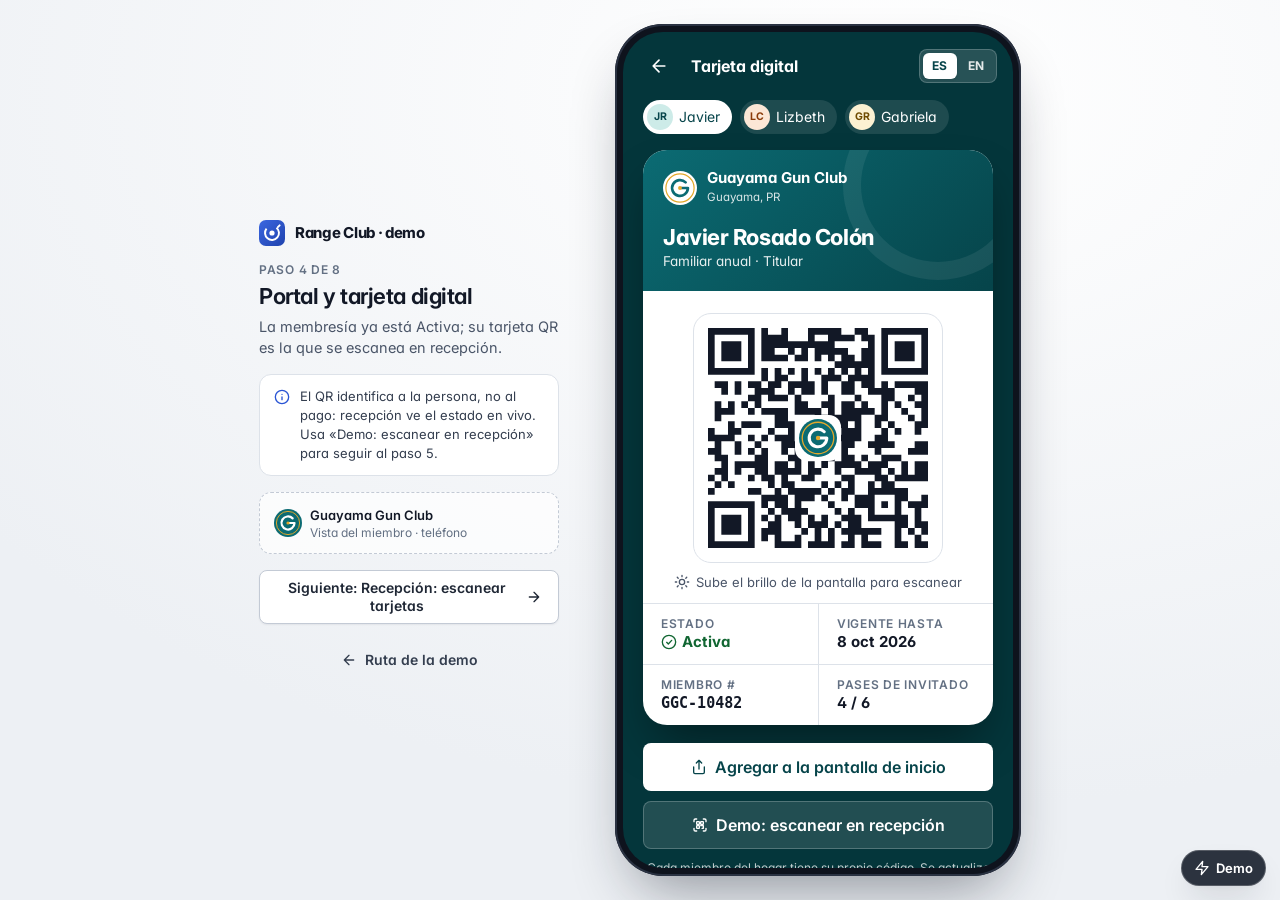
==== card.html @ 8de545b8 "Range Club clickable demo" ====
<!doctype html>
<html lang="es" data-tenant="guayama">
<head><meta name="robots" content="noindex, nofollow">
<meta charset="utf-8">
<meta name="viewport" content="width=device-width, initial-scale=1">
<title>Tarjeta digital · Range Club</title>
<script src="js/boot.js"></script>
<link rel="stylesheet" href="css/rangeclub.css">
<link rel="stylesheet" href="css/pages.css">
<link rel="stylesheet" href="css/proto.css">
</head>
<body data-page="card" class="m-body theme-tenant card-page">
<div id="root"></div>
<noscript><p style="padding:24px">Esta demo necesita JavaScript. · This demo needs JavaScript.</p></noscript>
<script src="js/icons.js"></script>
<script src="js/portrait.js"></script>
<script src="js/data.js"></script>
<script src="js/app.js"></script>
<script src="js/pages/card.js"></script>
</body>
</html>
---- css/rangeclub.css ----
/* =========================================================================
   Range Club — Design tokens + core components
   Shared by every screen in this prototype. Tenant branding (Guayama Gun Club)
   is applied through the --tenant-* tokens.
   ========================================================================= */

@font-face {
  font-family: "Inter";
  src: url("../fonts/Inter-Variable.ttf") format("truetype");
  font-weight: 100 900;
  font-style: normal;
  font-display: swap;
}

:root {
  /* ---- Neutrals (cool slate) ---- */
  --n-0: #FFFFFF;
  --n-25: #FAFBFC;
  --n-50: #F5F7FA;
  --n-100: #EDF0F4;
  --n-200: #DDE2E9;
  --n-300: #C3CAD5;
  --n-400: #8F99A8;   /* icons, disabled, borders on dark — not for body text */
  --n-500: #637083;   /* secondary text (5.0:1 on white) */
  --n-600: #4A5568;   /* muted text (7.5:1) */
  --n-700: #343E4F;
  --n-800: #1F2735;
  --n-900: #121826;   /* primary text (17.7:1) */

  /* ---- Range Club product blue (staff chrome, primary actions) ---- */
  --rc-50: #EEF3FF;
  --rc-100: #DCE6FF;
  --rc-200: #B9CCFF;
  --rc-500: #3B66E0;
  --rc-600: #2A55D4;  /* white text 6.3:1 */
  --rc-700: #2045B4;
  --rc-800: #1A3788;
  --rc-900: #142A66;

  /* ---- Tenant: Guayama Gun Club (Caribbean teal + gold) ---- */
  --tenant-50: #E8F5F4;
  --tenant-100: #CDEBE8;
  --tenant-200: #9DD6D0;
  --tenant-500: #12858C;
  --tenant-600: #0B6B73; /* white text 6.2:1 */
  --tenant-700: #08565D; /* white text 8.4:1 */
  --tenant-800: #06444A;
  --tenant-900: #04363B;
  --tenant-gold: #E3A82B;     /* decorative only; dark text on gold 8.4:1 */
  --tenant-gold-50: #FCF3DE;

  /* ---- Status semantics ---- */
  --ok-50: #EAF7EF;  --ok-200: #B4E2C4;  --ok-600: #15803D; --ok-700: #116632;
  --warn-50: #FFF6E5; --warn-200: #F3CF8A; --warn-500: #E59A0B; --warn-600: #A85A00; --warn-700: #8F5200;
  --bad-50: #FDEDEC; --bad-200: #F5B8B3; --bad-600: #C42B23; --bad-700: #A3211B;
  --req-50: #F2EEFE; --req-200: #CEC2FA; --req-600: #6440D6; --req-700: #5233B5;
  --ban-50: #EDEFF3; --ban-200: #C3CAD5; --ban-600: #121826; --ban-700: #121826;
  --info-50: var(--rc-50); --info-600: var(--rc-600);

  /* ---- Typography ---- */
  --font-sans: "Inter", -apple-system, BlinkMacSystemFont, "Segoe UI", Roboto, "Helvetica Neue", Arial, sans-serif;
  --font-mono: ui-monospace, "SF Mono", "JetBrains Mono", Menlo, Consolas, monospace;
  --fs-xs: 12px;   --lh-xs: 16px;
  --fs-sm: 13px;   --lh-sm: 18px;
  --fs-md: 14px;   --lh-md: 20px;
  --fs-base: 16px; --lh-base: 24px;
  --fs-lg: 18px;   --lh-lg: 26px;
  --fs-xl: 20px;   --lh-xl: 28px;
  --fs-2xl: 24px;  --lh-2xl: 32px;
  --fs-3xl: 30px;  --lh-3xl: 38px;
  --fs-4xl: 36px;  --lh-4xl: 44px;
  --fs-5xl: 44px;  --lh-5xl: 52px;

  /* ---- Spacing (4px base) ---- */
  --s-1: 4px; --s-2: 8px; --s-3: 12px; --s-4: 16px; --s-5: 20px; --s-6: 24px;
  --s-8: 32px; --s-10: 40px; --s-12: 48px; --s-16: 64px;

  /* ---- Radius ---- */
  --r-sm: 6px; --r-md: 8px; --r-lg: 12px; --r-xl: 16px; --r-2xl: 20px; --r-pill: 999px;

  /* ---- Elevation ---- */
  --sh-xs: 0 1px 2px rgba(18, 24, 38, .06);
  --sh-sm: 0 1px 3px rgba(18, 24, 38, .08), 0 1px 2px rgba(18, 24, 38, .04);
  --sh-md: 0 4px 12px -2px rgba(18, 24, 38, .08), 0 2px 4px -2px rgba(18, 24, 38, .05);
  --sh-lg: 0 16px 32px -8px rgba(18, 24, 38, .16), 0 4px 8px -4px rgba(18, 24, 38, .06);
  --ring: 0 0 0 3px rgba(42, 85, 212, .28);
  --ring-tenant: 0 0 0 3px rgba(11, 107, 115, .28);

  /* ---- Semantic aliases ---- */
  --bg: var(--n-50);
  --surface: var(--n-0);
  --border: var(--n-200);
  --border-strong: var(--n-300);
  --text: var(--n-900);
  --text-2: var(--n-600);
  --text-3: var(--n-500);
  --primary: var(--rc-600);
  --primary-hover: var(--rc-700);
  --primary-soft: var(--rc-50);
}

/* ---- Tenant theming --------------------------------------------------
   Each range is a tenant. <html data-tenant="…"> swaps the --tenant-* tokens;
   components never hard-code a tenant colour. Guayama is the default above. */
[data-tenant="salinas"] {
  --tenant-50: #EDF2FA;
  --tenant-100: #D6E1F2;
  --tenant-200: #ADC3E5;
  --tenant-500: #2F5A9A;
  --tenant-600: #213F73; /* white text 10.3:1 */
  --tenant-700: #1A3360; /* white text 12.4:1 */
  --tenant-800: #142850;
  --tenant-900: #0F1F3F;
  --tenant-gold: #F26B4F;    /* Salinas coral, decorative only */
  --tenant-gold-50: #FDEDE9;
  --ring-tenant: 0 0 0 3px rgba(33, 63, 115, .3);
}

/* Member-facing pages swap the primary to the tenant accent */
.theme-tenant {
  --primary: var(--tenant-600);
  --primary-hover: var(--tenant-700);
  --primary-soft: var(--tenant-50);
  --ring: var(--ring-tenant);
}

/* ---------------------------------------------------------------- base */
*, *::before, *::after { box-sizing: border-box; }
html, body { margin: 0; padding: 0; }
body {
  font-family: var(--font-sans);
  font-size: var(--fs-md);
  line-height: var(--lh-md);
  color: var(--text);
  background: var(--bg);
  -webkit-font-smoothing: antialiased;
  font-feature-settings: "cv11", "ss01";
  text-rendering: optimizeLegibility;
}
h1, h2, h3, h4, p { margin: 0; }
h1 { font-size: var(--fs-2xl); line-height: var(--lh-2xl); font-weight: 700; letter-spacing: -0.02em; }
h2 { font-size: var(--fs-lg); line-height: var(--lh-lg); font-weight: 650; letter-spacing: -0.01em; }
h3 { font-size: var(--fs-base); line-height: var(--lh-base); font-weight: 600; }
a { color: var(--primary); text-decoration: none; font-weight: 500; }
a:hover { text-decoration: underline; }
.num, table { font-variant-numeric: tabular-nums; }
.muted { color: var(--text-2); }
.subtle { color: var(--text-3); }
.small { font-size: var(--fs-sm); line-height: var(--lh-sm); }
.xs { font-size: var(--fs-xs); line-height: var(--lh-xs); }
.mono { font-family: var(--font-mono); font-size: .92em; }
.eyebrow { font-size: var(--fs-xs); line-height: var(--lh-xs); font-weight: 600; letter-spacing: .06em; text-transform: uppercase; color: var(--text-3); }
.sr-only { position: absolute; width: 1px; height: 1px; overflow: hidden; clip: rect(0 0 0 0); white-space: nowrap; }

.row { display: flex; align-items: center; gap: var(--s-2); }
.row-3 { display: flex; align-items: center; gap: var(--s-3); }
.row-4 { display: flex; align-items: center; gap: var(--s-4); }
.between { justify-content: space-between; }
.stack-1 > * + * { margin-top: var(--s-1); }
.stack-2 > * + * { margin-top: var(--s-2); }
.stack-3 > * + * { margin-top: var(--s-3); }
.stack-4 > * + * { margin-top: var(--s-4); }
.stack-6 > * + * { margin-top: var(--s-6); }
.grow { flex: 1 1 auto; min-width: 0; }
.nowrap { white-space: nowrap; }
.truncate { overflow: hidden; text-overflow: ellipsis; white-space: nowrap; }
.divider { height: 1px; background: var(--border); border: 0; margin: 0; }

/* ---------------------------------------------------------------- icons */
.i { width: 20px; height: 20px; flex: none; stroke: currentColor; fill: none; stroke-width: 2; stroke-linecap: round; stroke-linejoin: round; vertical-align: middle; }
.i-xs { width: 14px; height: 14px; }
.i-sm { width: 16px; height: 16px; }
.i-lg { width: 24px; height: 24px; }
.i-xl { width: 32px; height: 32px; }
.i-2xl { width: 48px; height: 48px; stroke-width: 2.2; }

/* ---------------------------------------------------------------- buttons */
.btn {
  --btn-h: 40px;
  display: inline-flex; align-items: center; justify-content: center; gap: var(--s-2);
  height: var(--btn-h); padding: 0 var(--s-4);
  border-radius: var(--r-md); border: 1px solid transparent;
  font: inherit; font-size: var(--fs-md); font-weight: 600; line-height: 1; white-space: nowrap;
  cursor: pointer; text-decoration: none !important; transition: background .15s, box-shadow .15s;
}
.btn:focus-visible { outline: none; box-shadow: var(--ring); }
.btn-primary { background: var(--primary); color: #fff; box-shadow: var(--sh-xs); }
.btn-primary:hover { background: var(--primary-hover); }
.btn-secondary { background: var(--surface); color: var(--n-800); border-color: var(--border-strong); box-shadow: var(--sh-xs); }
.btn-secondary:hover { background: var(--n-50); }
.btn-ghost { background: transparent; color: var(--n-700); }
.btn-ghost:hover { background: var(--n-100); }
.btn-success { background: var(--ok-600); color: #fff; }
.btn-danger { background: var(--bad-600); color: #fff; }
.btn-dark { background: var(--n-900); color: #fff; }
.btn-tenant { background: var(--tenant-600); color: #fff; }
.btn-sm { --btn-h: 32px; padding: 0 var(--s-3); font-size: var(--fs-sm); border-radius: var(--r-sm); }
.btn-lg { --btn-h: 48px; padding: 0 var(--s-5); font-size: var(--fs-base); }
.btn-xl { --btn-h: 56px; padding: 0 var(--s-6); font-size: var(--fs-lg); border-radius: var(--r-lg); }
.btn-block { display: flex; width: 100%; }
.btn-icon { width: var(--btn-h); padding: 0; }

/* ---------------------------------------------------------------- badges */
.badge {
  display: inline-flex; align-items: center; gap: 5px;
  height: 24px; padding: 0 9px 0 7px; border-radius: var(--r-pill);
  font-size: var(--fs-xs); font-weight: 600; line-height: 1; white-space: nowrap;
  border: 1px solid transparent;
}
.badge .i { width: 14px; height: 14px; stroke-width: 2.4; }
.badge-lg { height: 30px; padding: 0 12px 0 9px; font-size: var(--fs-sm); }
.badge-lg .i { width: 16px; height: 16px; }
.badge--pending   { background: var(--rc-50);   color: var(--rc-700);   border-color: var(--rc-100); }
.badge--active    { background: var(--ok-50);   color: var(--ok-700);   border-color: var(--ok-200); }
.badge--grace     { background: var(--warn-50); color: var(--warn-700); border-color: var(--warn-200); }
.badge--lapsed    { background: var(--bad-50);  color: var(--bad-700);  border-color: var(--bad-200); }
.badge--suspended { background: var(--ban-600); color: #fff; }
.badge--cancelled { background: var(--n-100);   color: var(--n-600);    border-color: var(--n-200); }
.badge--req       { background: var(--req-50);  color: var(--req-700);  border-color: var(--req-200); }
.badge--neutral   { background: var(--n-100);   color: var(--n-600);    border-color: var(--n-200); }
.badge--info      { background: var(--rc-50);   color: var(--rc-700);   border-color: var(--rc-100); }
.badge--tenant    { background: var(--tenant-50); color: var(--tenant-700); border-color: var(--tenant-100); }

.dot { width: 8px; height: 8px; border-radius: 50%; display: inline-block; flex: none; }

/* ---------------------------------------------------------------- cards */
.card { background: var(--surface); border: 1px solid var(--border); border-radius: var(--r-lg); box-shadow: var(--sh-xs); }
.card-header { display: flex; align-items: center; justify-content: space-between; gap: var(--s-3); padding: var(--s-4) var(--s-5); border-bottom: 1px solid var(--border); }
.card-header h2 { font-size: var(--fs-base); line-height: var(--lh-base); }
.card-body { padding: var(--s-5); }
.card-footer { padding: var(--s-3) var(--s-5); border-top: 1px solid var(--border); }

/* ---------------------------------------------------------------- forms */
.field { display: flex; flex-direction: column; gap: 6px; }
.label { font-size: var(--fs-sm); line-height: var(--lh-sm); font-weight: 600; color: var(--n-800); }
.help { font-size: var(--fs-xs); line-height: var(--lh-xs); color: var(--text-3); }
.input.is-invalid { border-color: var(--bad-600); box-shadow: 0 0 0 3px rgba(163, 33, 27, .15); }
.help.is-error, .help.is-valid { display: flex; gap: 5px; align-items: flex-start; font-weight: 600; }
.help.is-error { color: var(--bad-700, #A3211B); } .help.is-valid { color: var(--ok-700); }
.help.is-error .i, .help.is-valid .i { width: 14px; height: 14px; flex: none; margin-top: 1px; }
.input, .select {
  height: 44px; width: 100%; padding: 0 var(--s-3);
  border: 1px solid var(--border-strong); border-radius: var(--r-md);
  background: var(--surface); color: var(--text);
  font: inherit; font-size: var(--fs-base);
  box-shadow: var(--sh-xs);
}
.input::placeholder { color: var(--n-500); }
.input:focus, .input.is-focus { outline: none; border-color: var(--primary); box-shadow: var(--ring); }
.input-sm { height: 36px; font-size: var(--fs-md); }
.input-wrap { position: relative; display: flex; align-items: center; }
.input-wrap > .i { position: absolute; left: 12px; color: var(--n-500); pointer-events: none; }
.input-wrap > .input { padding-left: 40px; }
.input-wrap > .kbd { position: absolute; right: 10px; }
.select { appearance: none; padding-right: 36px; background-image: url("data:image/svg+xml,%3Csvg xmlns='http://www.w3.org/2000/svg' width='16' height='16' viewBox='0 0 24 24' fill='none' stroke='%23637083' stroke-width='2' stroke-linecap='round' stroke-linejoin='round'%3E%3Cpath d='m6 9 6 6 6-6'/%3E%3C/svg%3E"); background-repeat: no-repeat; background-position: right 12px center; }
.prefill { background: var(--n-50); color: var(--n-800); }
.kbd { display: inline-flex; align-items: center; height: 22px; padding: 0 6px; border: 1px solid var(--border); border-bottom-width: 2px; border-radius: 5px; font-size: 11px; font-weight: 600; color: var(--n-500); background: var(--surface); }

.check { display: flex; gap: var(--s-3); align-items: flex-start; cursor: pointer; }
.check-box { width: 22px; height: 22px; flex: none; border: 1.5px solid var(--n-400); border-radius: 6px; background: #fff; display: grid; place-items: center; margin-top: 1px; color: #fff; }
.check-box .i { width: 15px; height: 15px; stroke-width: 3; }
.check.is-checked .check-box { background: var(--primary); border-color: var(--primary); }

.radio-card { display: flex; gap: var(--s-3); align-items: flex-start; padding: var(--s-4); border: 1.5px solid var(--border); border-radius: var(--r-lg); background: var(--surface); }
.radio-card.is-selected { border-color: var(--primary); background: var(--primary-soft); box-shadow: 0 0 0 1px var(--primary) inset; }
.radio { width: 22px; height: 22px; border-radius: 50%; border: 1.5px solid var(--n-400); flex: none; display: grid; place-items: center; background: #fff; margin-top: 1px; }
.is-selected .radio { border-color: var(--primary); border-width: 6.5px; }

.toggle { display: inline-block; vertical-align: middle; width: 44px; height: 26px; border-radius: var(--r-pill); background: var(--n-300); position: relative; flex: none; }
.toggle::after { content: ""; position: absolute; top: 3px; left: 3px; width: 20px; height: 20px; border-radius: 50%; background: #fff; box-shadow: var(--sh-sm); }
.toggle.is-on { background: var(--primary); }
.toggle.is-on::after { left: 21px; }
.toggle.is-locked { opacity: .7; }

/* Segmented control (e.g. ES / EN) */
.seg { display: inline-flex; padding: 3px; background: var(--n-100); border-radius: var(--r-md); gap: 2px; border: 1px solid var(--n-200); }
.seg button { border: 0; background: transparent; font: inherit; font-size: var(--fs-xs); font-weight: 700; color: var(--n-600); height: 26px; min-width: 34px; padding: 0 8px; border-radius: 6px; cursor: pointer; letter-spacing: .02em; }
.seg button[aria-pressed="true"] { background: #fff; color: var(--n-900); box-shadow: var(--sh-sm); }
.seg.on-dark { background: rgba(255,255,255,.14); border-color: rgba(255,255,255,.2); }
.seg.on-dark button { color: rgba(255,255,255,.88); }
.seg.on-dark button[aria-pressed="true"] { background: #fff; color: var(--tenant-800); }

/* Tabs / filter chips */
.tabs { display: flex; gap: var(--s-1); border-bottom: 1px solid var(--border); }
.tab { display: inline-flex; align-items: center; gap: var(--s-2); padding: 10px 12px; font-weight: 600; color: var(--n-600); border-bottom: 2px solid transparent; margin-bottom: -1px; white-space: nowrap; }
.tab.is-active { color: var(--primary); border-bottom-color: var(--primary); }
.count { display: inline-flex; align-items: center; height: 20px; padding: 0 7px; border-radius: var(--r-pill); background: var(--n-100); color: var(--n-600); font-size: var(--fs-xs); font-weight: 600; font-variant-numeric: tabular-nums; }
.tab.is-active .count { background: var(--rc-100); color: var(--rc-800); }
.chip { display: inline-flex; align-items: center; gap: 6px; height: 32px; padding: 0 12px; border: 1px solid var(--border-strong); border-radius: var(--r-pill); background: var(--surface); font-size: var(--fs-sm); font-weight: 500; color: var(--n-700); white-space: nowrap; }
.chip.is-on { background: var(--rc-50); border-color: var(--rc-200); color: var(--rc-800); font-weight: 600; }

/* ---------------------------------------------------------------- tables */
.table { width: 100%; border-collapse: separate; border-spacing: 0; }
.table th { text-align: left; font-size: var(--fs-xs); line-height: var(--lh-xs); font-weight: 600; color: var(--n-500); text-transform: uppercase; letter-spacing: .05em; padding: 10px var(--s-4); background: var(--n-25); border-bottom: 1px solid var(--border); white-space: nowrap; }
.table td { padding: 12px var(--s-4); border-bottom: 1px solid var(--n-100); vertical-align: middle; }
.table tr:last-child td { border-bottom: 0; }
.table tbody tr:hover td { background: var(--n-25); }
.table .right { text-align: right; }

/* ---------------------------------------------------------------- avatars */
.avatar { width: 36px; height: 36px; border-radius: 50%; display: grid; place-items: center; font-size: var(--fs-sm); font-weight: 700; flex: none; color: var(--n-800); background: var(--n-100); overflow: hidden; }
.avatar-sm { width: 28px; height: 28px; font-size: 11px; }
.avatar-lg { width: 56px; height: 56px; font-size: var(--fs-lg); }
.av-1 { background: #DCE6FF; color: #1A3788; }
.av-2 { background: #CDEBE8; color: #06444A; }
.av-3 { background: #FCE7D6; color: #8A3B0A; }
.av-4 { background: #EADCFB; color: #4B2A8F; }
.av-5 { background: #DDF2E2; color: #14532D; }
.av-6 { background: #FBDDE5; color: #8A1838; }
.av-7 { background: #FCF1D2; color: #6E4A00; }

/* ---------------------------------------------------------------- brand marks */
.rc-logo { display: inline-flex; align-items: center; gap: 10px; font-weight: 750; font-size: 17px; letter-spacing: -0.02em; color: var(--n-900); }
.rc-logo svg { width: 30px; height: 30px; flex: none; }
.tenant-mark { width: 40px; height: 40px; flex: none; }

/* ---------------------------------------------------------------- app shell (staff, desktop) */
.app { display: grid; grid-template-columns: 248px 1fr; min-height: 100vh; }
.sidebar { background: var(--n-0); border-right: 1px solid var(--border); min-height: 100vh; }
.sidebar-inner { display: flex; flex-direction: column; padding: var(--s-4) var(--s-3); gap: var(--s-4); position: sticky; top: 0; height: 100vh; max-height: 900px; }
.sidebar .rc-logo { padding: 4px 8px; }
.tenant-switch { display: flex; align-items: center; gap: 10px; padding: 10px; border: 1px solid var(--border); border-radius: var(--r-md); background: var(--n-25); }
.tenant-switch .tenant-mark { width: 32px; height: 32px; }
.tenant-switch .t-name { font-weight: 600; font-size: var(--fs-sm); line-height: 18px; }
.tenant-switch .t-sub { font-size: 11.5px; line-height: 15px; color: var(--text-3); }
.nav { display: flex; flex-direction: column; gap: 2px; }
.nav-label { font-size: 11px; font-weight: 600; letter-spacing: .07em; text-transform: uppercase; color: var(--n-500); padding: 10px 10px 4px; }
.nav-item { display: flex; align-items: center; gap: 10px; height: 38px; padding: 0 10px; border-radius: var(--r-md); color: var(--n-700); font-weight: 500; text-decoration: none !important; }
.nav-item .i { color: var(--n-500); width: 18px; height: 18px; }
.nav-item:hover { background: var(--n-50); }
.nav-item.is-active { background: var(--rc-50); color: var(--rc-800); font-weight: 600; box-shadow: inset 3px 0 0 var(--rc-600); }
.nav-item.is-active .i { color: var(--rc-600); }
.nav-item .count { margin-left: auto; }
.sidebar-foot { margin-top: auto; display: flex; flex-direction: column; gap: var(--s-3); }
.staff-chip { display: flex; align-items: center; gap: 10px; padding: 8px; border-radius: var(--r-md); }
.main { min-width: 0; display: flex; flex-direction: column; }
.topbar { box-shadow: inset 0 3px 0 var(--tenant-600); height: 64px; display: flex; align-items: center; gap: var(--s-4); padding: 0 var(--s-8); background: rgba(255,255,255,.9); border-bottom: 1px solid var(--border); position: sticky; top: 0; z-index: 5; }
.topbar .search { width: 380px; }
.topbar .search .input { height: 38px; font-size: var(--fs-md); background: var(--n-50); box-shadow: none; }
.content { padding: var(--s-8); display: flex; flex-direction: column; gap: var(--s-6); }
.page-head { display: flex; align-items: flex-end; justify-content: space-between; gap: var(--s-4); }
.page-head p { color: var(--text-2); margin-top: 4px; }
.icon-btn { width: 38px; height: 38px; border-radius: var(--r-md); display: grid; place-items: center; color: var(--n-600); border: 1px solid transparent; position: relative; background: transparent; }
.icon-btn:hover { background: var(--n-100); }
.icon-btn .pip { position: absolute; top: 8px; right: 9px; width: 8px; height: 8px; border-radius: 50%; background: var(--bad-600); border: 2px solid #fff; }

/* ---------------------------------------------------------------- KPI */
.kpi { padding: var(--s-5); display: flex; flex-direction: column; gap: var(--s-2); }
.kpi-label { display: flex; align-items: center; gap: 8px; font-size: var(--fs-sm); font-weight: 600; color: var(--n-600); }
.kpi-icon { width: 30px; height: 30px; border-radius: 8px; display: grid; place-items: center; }
.kpi-icon .i { width: 17px; height: 17px; }
.kpi-value { font-size: var(--fs-3xl); line-height: var(--lh-3xl); font-weight: 700; letter-spacing: -0.02em; font-variant-numeric: tabular-nums; }
.kpi-sub { font-size: var(--fs-sm); color: var(--text-2); }
.delta { display: inline-flex; align-items: center; gap: 3px; font-weight: 600; font-size: var(--fs-sm); }
.delta.up { color: var(--ok-700); }
.delta.down { color: var(--bad-700); }

/* ---------------------------------------------------------------- mobile (member-facing) */
.m-body { background: var(--n-50); }
.m-page { width: 100%; max-width: 430px; margin: 0 auto; min-height: 100vh; display: flex; flex-direction: column; }
.m-header { background: var(--tenant-700); color: #fff; padding: 14px 20px; display: flex; align-items: center; gap: 12px; }
.m-header .tenant-mark { width: 36px; height: 36px; }
.m-header .t-name { font-weight: 700; font-size: var(--fs-base); line-height: 20px; letter-spacing: -0.01em; }
.m-header .t-sub { font-size: var(--fs-xs); line-height: 16px; color: rgba(255,255,255,.82); }
.m-content { padding: 20px; display: flex; flex-direction: column; gap: 16px; flex: 1; }
.m-section-title { font-size: var(--fs-base); font-weight: 650; letter-spacing: -0.01em; }
.m-foot { padding: 20px 20px 28px; text-align: center; color: var(--n-500); font-size: var(--fs-xs); line-height: 18px; }
.powered { display: inline-flex; align-items: center; gap: 6px; color: var(--n-500); font-size: var(--fs-xs); font-weight: 500; }
.powered svg { width: 14px; height: 14px; }
.secure-note { display: flex; gap: 8px; align-items: flex-start; font-size: var(--fs-xs); line-height: 17px; color: var(--n-600); }
.secure-note .i { width: 15px; height: 15px; margin-top: 1px; color: var(--ok-600); }

/* Big status hero (check-in) */
.status-hero { border-radius: var(--r-xl); padding: 18px 22px; color: #fff; display: flex; align-items: center; gap: 16px; }
.status-hero .sh-icon { width: 56px; height: 56px; border-radius: 50%; background: rgba(255,255,255,.18); display: grid; place-items: center; flex: none; }
.status-hero .sh-icon .i { width: 32px; height: 32px; stroke-width: 2.4; }
.status-hero .sh-title { font-size: 28px; line-height: 34px; font-weight: 750; letter-spacing: -0.02em; }
.status-hero .sh-sub { font-size: var(--fs-base); line-height: 22px; color: rgba(255,255,255,.92); }
.status-hero.is-go { background: var(--ok-600); }
.status-hero.is-grace { background: var(--warn-600); }
.status-hero.is-stop { background: var(--bad-600); }
.status-hero.is-suspended { background: var(--ban-600); background-image: repeating-linear-gradient(135deg, transparent 0 14px, rgba(196,43,35,.28) 14px 17px); }

/* Checklist rows (check-in) */
.checks { display: grid; grid-template-columns: repeat(5, 1fr); gap: 8px; }
.ck { border: 1px solid var(--border); border-radius: var(--r-md); padding: 10px 10px 9px; display: flex; flex-direction: column; gap: 6px; background: var(--surface); min-width: 0; }
.ck-top { display: flex; align-items: center; gap: 6px; font-size: var(--fs-xs); font-weight: 600; color: var(--n-600); }
.ck-val { display: flex; align-items: center; gap: 6px; font-size: var(--fs-sm); font-weight: 700; line-height: 17px; }
.ck-val .i { width: 17px; height: 17px; stroke-width: 2.5; }
.ck-meta { font-size: 11.5px; line-height: 15px; color: var(--text-3); }
.ck.ok .ck-val { color: var(--ok-700); }
.ck.warn { border-color: var(--warn-200); background: var(--warn-50); } .ck.warn .ck-val { color: var(--warn-700); }
.ck.bad { border-color: var(--bad-200); background: var(--bad-50); } .ck.bad .ck-val { color: var(--bad-700); }
.ck.req { border-color: var(--req-200); background: var(--req-50); } .ck.req .ck-val { color: var(--req-700); }
.ck.ban { border-color: var(--n-700); background: var(--ban-50); } .ck.ban .ck-val { color: var(--n-900); }

/* Stepper */
.stepper { display: flex; align-items: center; gap: 8px; }
.step-dot { height: 6px; flex: 1; border-radius: 3px; background: var(--n-200); }
.step-dot.is-done { background: var(--primary); }

/* Notice / callout */
.callout { display: flex; gap: 12px; padding: 12px 14px; border-radius: var(--r-md); border: 1px solid var(--border); background: var(--n-25); font-size: var(--fs-sm); line-height: 19px; }
.callout .i { width: 18px; height: 18px; margin-top: 1px; }
.callout.info { background: var(--rc-50); border-color: var(--rc-100); color: var(--rc-900); } .callout.info .i { color: var(--rc-600); }
.callout.warn { background: var(--warn-50); border-color: var(--warn-200); color: #5C3500; } .callout.warn .i { color: var(--warn-600); }
.callout.ok { background: var(--ok-50); border-color: var(--ok-200); color: #0D4D26; } .callout.ok .i { color: var(--ok-600); }
.callout.tenant { background: var(--tenant-50); border-color: var(--tenant-100); color: var(--tenant-900); } .callout.tenant .i { color: var(--tenant-600); }

/* Lane motif: subtle repeating lane lines used as decoration */
.lane-motif { background-image: repeating-linear-gradient(90deg, rgba(255,255,255,.07) 0 1px, transparent 1px 44px); }

/* ---------------------------------------------------------------- front desk (tablet) */
.btn[disabled], .btn.is-disabled { background: var(--n-100); color: var(--n-500); border-color: var(--n-200); box-shadow: none; cursor: not-allowed; }
.desk { display: grid; grid-template-rows: 56px 1fr; height: 100vh; background: var(--n-50); }
.desk-bar { display: flex; align-items: center; gap: 14px; padding: 0 20px; background: #fff; border-bottom: 1px solid var(--border); box-shadow: inset 0 3px 0 var(--tenant-600); }
.desk-bar .rc-logo { font-size: 15px; gap: 8px; } .desk-bar .rc-logo svg { width: 26px; height: 26px; }
.vsep { width: 1px; height: 24px; background: var(--border); }
.desk-tenant { display: flex; align-items: center; gap: 8px; font-weight: 600; font-size: 13.5px; }
.desk-tenant svg { width: 26px; height: 26px; }
.net { display: inline-flex; align-items: center; gap: 6px; font-size: 12px; font-weight: 600; color: var(--ok-700); background: var(--ok-50); border: 1px solid var(--ok-200); height: 26px; padding: 0 10px; border-radius: 999px; }
.net .dot { background: var(--ok-600); }
.desk-body { display: grid; grid-template-columns: 300px minmax(0, 1fr); gap: 16px; padding: 16px; min-height: 0; }
.lookup { display: flex; flex-direction: column; gap: 14px; padding: 16px; min-height: 0; }
.scan-btn { height: 92px; border-radius: var(--r-lg); background: var(--n-900); color: #fff; display: flex; align-items: center; gap: 14px; padding: 0 18px; font-weight: 700; font-size: 16px; line-height: 20px; border: 0; text-align: left; }
.scan-btn .sq { width: 52px; height: 52px; border-radius: 12px; background: rgba(255,255,255,.12); display: grid; place-items: center; flex: none; }
.scan-btn small { display: block; font-weight: 500; font-size: 12.5px; color: rgba(255,255,255,.75); }
.recent { display: flex; flex-direction: column; gap: 2px; margin: 0 -8px; }
.recent-item { display: flex; align-items: center; gap: 10px; padding: 8px; border-radius: 10px; }
.recent-item.is-current { background: var(--rc-50); box-shadow: inset 0 0 0 1px var(--rc-100); }
.recent-item .nm { font-weight: 600; font-size: 13.5px; line-height: 17px; }
.recent-item .mt { font-size: 11.5px; color: var(--n-500); line-height: 15px; }
.result { display: flex; flex-direction: column; min-height: 0; overflow: hidden; }
.res-head { display: flex; gap: 16px; align-items: center; padding: 16px 20px; }
.res-photo { width: 84px; height: 84px; border-radius: 16px; overflow: hidden; flex: none; box-shadow: 0 0 0 1px var(--border); }
.res-photo svg { width: 100%; height: 100%; display: block; }
.res-name { font-size: 22px; line-height: 28px; font-weight: 700; letter-spacing: -0.02em; }
.res-meta { font-size: 13px; color: var(--n-600); line-height: 19px; }
.res-body { padding: 0 20px 16px; display: flex; flex-direction: column; gap: 12px; }
.blocker { display: flex; align-items: center; gap: 14px; padding: 12px 14px; border-radius: var(--r-lg); border: 1.5px solid; }
.blocker .b-ic { width: 40px; height: 40px; border-radius: 50%; display: grid; place-items: center; flex: none; }
.blocker .b-ic .i { width: 21px; height: 21px; stroke-width: 2.3; }
.blocker .b-t { font-weight: 700; font-size: 15px; line-height: 20px; }
.blocker .b-d { font-size: 12.5px; line-height: 17px; color: var(--n-700); }
.blocker.bad { border-color: var(--bad-200); background: var(--bad-50); } .blocker.bad .b-ic { background: #fff; color: var(--bad-600); } .blocker.bad .b-t { color: var(--bad-700); }
.blocker.req { border-color: var(--req-200); background: var(--req-50); } .blocker.req .b-ic { background: #fff; color: var(--req-600); } .blocker.req .b-t { color: var(--req-700); }
.blocker.warn { border-color: var(--warn-200); background: var(--warn-50); } .blocker.warn .b-ic { background: #fff; color: var(--warn-600); } .blocker.warn .b-t { color: var(--warn-700); }
.blocker.ban { border-color: var(--n-800); background: var(--ban-50); } .blocker.ban .b-ic { background: var(--n-900); color: #fff; } .blocker.ban .b-t { color: var(--n-900); }
.res-foot { margin-top: auto; display: flex; align-items: center; gap: 12px; padding: 14px 20px; border-top: 1px solid var(--border); background: var(--n-25); }
.passes { display: flex; align-items: center; gap: 8px; font-size: 13px; color: var(--n-700); }
.passes .pips { display: inline-flex; gap: 3px; }
.passes .pips i { width: 10px; height: 14px; border-radius: 3px; background: var(--tenant-600); display: inline-block; }
.passes .pips i.used { background: var(--n-200); }
.info-strip { display: grid; grid-template-columns: 1.9fr 1fr .9fr; border: 1px solid var(--border); border-radius: var(--r-lg); }
.info-strip > div { padding: 12px 14px; display: flex; flex-direction: column; gap: 6px; min-width: 0; }
.info-strip > div + div { border-left: 1px solid var(--border); }
.hh { display: flex; flex-direction: column; gap: 4px; }
.hh-row { display: flex; align-items: center; flex-wrap: wrap; column-gap: 8px; row-gap: 0; font-size: 13px; line-height: 17px; }
.hh-row .r { color: var(--n-500); font-size: 12px; white-space: nowrap; }
.hh-row strong { white-space: nowrap; }
.hh-row .i { width: 14px; height: 14px; color: var(--n-500); }

/* ---------------------------------------------------------------- member-facing (mobile) pieces */
.m-hero { background: var(--tenant-700); color: #fff; padding: 4px 20px 24px; position: relative; overflow: hidden; }
.m-hero::after { content: ""; position: absolute; right: -60px; top: -40px; width: 220px; height: 220px; border-radius: 50%; border: 22px solid rgba(255,255,255,.05); box-shadow: 0 0 0 30px rgba(255,255,255,.03); }
.m-hero h1 { font-size: 26px; line-height: 32px; letter-spacing: -0.02em; }
.m-hero p { color: rgba(255,255,255,.88); font-size: 15px; line-height: 22px; margin-top: 6px; position: relative; z-index: 1; }
.m-card { background: #fff; border: 1px solid var(--border); border-radius: var(--r-xl); box-shadow: var(--sh-sm); }
.m-card-pad { padding: 16px; }
.m-overlap { margin-top: -14px; position: relative; z-index: 2; }
.kv { display: flex; justify-content: space-between; gap: 12px; font-size: 14px; line-height: 20px; padding: 7px 0; }
.kv + .kv { border-top: 1px solid var(--n-100); }
.kv .k { color: var(--n-600); }
.kv .v { font-weight: 600; text-align: right; }
.pay-opts { display: grid; grid-template-columns: repeat(3, 1fr); gap: 8px; }
.pay-opt { border: 1.5px solid var(--border); border-radius: 12px; background: #fff; height: 64px; display: flex; flex-direction: column; align-items: center; justify-content: center; gap: 3px; font-size: 12px; font-weight: 600; color: var(--n-700); position: relative; }
.pay-opt.is-selected { border-color: var(--primary); box-shadow: 0 0 0 1px var(--primary) inset; background: var(--primary-soft); color: var(--n-900); }
.pay-opt .wm { font-size: 15px; font-weight: 800; letter-spacing: -0.02em; line-height: 18px; }
.wm-paypal { color: #003087; font-style: italic; } .wm-paypal b { color: #0070E0; font-weight: 800; }
.wm-ath { color: #E35205; }
.pay-opt .sel { position: absolute; top: 6px; right: 6px; width: 16px; height: 16px; border-radius: 50%; background: var(--primary); color: #fff; display: grid; place-items: center; }
.pay-opt .sel .i { width: 11px; height: 11px; stroke-width: 3.5; }
.hosted { border: 1px dashed var(--n-300); border-radius: 12px; padding: 12px; display: flex; flex-direction: column; gap: 10px; background: var(--n-25); }
.hosted .input { height: 46px; }
.hosted-label { display: flex; align-items: center; gap: 6px; font-size: 11.5px; color: var(--n-600); font-weight: 600; }
.hosted-label .i { width: 13px; height: 13px; color: var(--ok-600); }
.optin { display: flex; gap: 12px; align-items: flex-start; padding: 14px; border-radius: 14px; border: 1px solid var(--border); background: #fff; }
.optin.is-locked { background: var(--n-50); }
.optin.is-locked .optin-title { color: var(--n-600); }
.optin-title { font-weight: 650; font-size: 15px; line-height: 20px; }
.optin-text { font-size: 12.5px; line-height: 18px; color: var(--n-600); margin-top: 3px; }
.cta-bar { background: #fff; border-top: 1px solid var(--border); border-bottom: 1px solid var(--border); padding: 12px 20px 16px; display: flex; flex-direction: column; gap: 8px; }
.total-row { display: flex; justify-content: space-between; align-items: baseline; }
.total-row .t { font-size: 22px; font-weight: 750; letter-spacing: -0.01em; }
.hh-list { display: flex; flex-direction: column; gap: 8px; }
.hh-item { display: flex; align-items: center; gap: 10px; }
.hh-item .nm { font-weight: 600; font-size: 14px; line-height: 18px; }
.hh-item .rl { font-size: 12px; color: var(--n-500); line-height: 16px; }
.tier-price { font-weight: 750; font-size: 17px; white-space: nowrap; }
.tier-price small { font-weight: 500; font-size: 12px; color: var(--n-500); }
.pill-tag { display: inline-flex; align-items: center; height: 20px; padding: 0 8px; border-radius: 999px; font-size: 11px; font-weight: 700; background: var(--tenant-gold-50); color: var(--n-900); border: 1px solid var(--tenant-gold); }
---- css/pages.css ----
/* Page styles carried over from the design mockups (design/tools/pages/*.html) */
/* --- dashboard --- */
  .kpis { display: grid; grid-template-columns: repeat(4, 1fr); gap: 16px; }
  .grid-2-1 { display: grid; grid-template-columns: minmax(0, 2fr) minmax(0, 1fr); gap: 16px; align-items: stretch; }
  .def { font-size: 11.5px; line-height: 15px; color: var(--n-500); border-top: 1px dashed var(--n-200); padding-top: 8px; margin-top: 2px; }
  .sources { display: grid; grid-template-columns: repeat(4, 1fr); gap: 10px; margin-bottom: 20px; }
  .src { border: 1px solid var(--n-200); border-radius: 10px; padding: 10px 12px; display: flex; flex-direction: column; gap: 2px; }
  .src .l { display: flex; align-items: center; gap: 6px; font-size: 12.5px; font-weight: 600; color: var(--n-600); }
  .src .l .i { width: 15px; height: 15px; }
  .src .v { font-size: 22px; font-weight: 700; line-height: 28px; font-variant-numeric: tabular-nums; }
  .src .v small { font-size: 12.5px; font-weight: 600; color: var(--n-500); margin-left: 4px; }
  .src.is-link { background: var(--rc-50); border-color: var(--rc-100); }
  .bars { display: flex; flex-direction: column; gap: 11px; }
  .bar-row { display: grid; grid-template-columns: 190px 1fr 40px; align-items: center; gap: 14px; }
  .bar-label strong { display: block; font-size: 13.5px; font-weight: 600; line-height: 18px; }
  .bar-label span { font-size: 12px; line-height: 16px; color: var(--text-3); display: flex; align-items: center; gap: 4px; }
  .bar-label span .i { width: 13px; height: 13px; }
  .track { height: 24px; background: var(--n-50); border-radius: 6px; display: flex; overflow: hidden; }
  .seg-bar { height: 100%; display: flex; align-items: center; justify-content: center; color: #fff; font-size: 12px; font-weight: 700; font-variant-numeric: tabular-nums; }
  .seg-bar + .seg-bar { border-left: 2px solid #fff; }
  .c-email { background: var(--rc-600); } .c-sms { background: #0F7B8A; }
  .bar-total { text-align: right; font-weight: 700; font-variant-numeric: tabular-nums; }
  .legend { display: flex; flex: none; white-space: nowrap; gap: 14px; font-size: 12.5px; color: var(--n-600); font-weight: 500; }
  .legend i { display: inline-block; width: 10px; height: 10px; border-radius: 3px; margin-right: 6px; vertical-align: -1px; }
  .sub-h { display: flex; align-items: baseline; justify-content: space-between; margin-bottom: 12px; }
  .sub-h h3 { font-size: 13.5px; font-weight: 650; }
  .callrow .btn { height: 30px; } .callrow .call-btn { width: 34px; padding: 0; justify-content: center; } .calltable th, .calltable td { padding-left: 10px; padding-right: 10px; } .calltable th:first-child, .calltable td:first-child { padding-left: 16px; } .calltable th:last-child, .calltable td:last-child { padding-right: 16px; }
  .days { display: flex; align-items: flex-end; gap: 6px; height: 120px; padding-top: 8px; }
  .day { flex: 1; display: flex; flex-direction: column; align-items: center; gap: 4px; height: 100%; justify-content: flex-end; }
  .day .b { width: 100%; background: var(--rc-200); border-radius: 4px 4px 0 0; min-height: 2px; }
  .day.is-today .b { background: var(--rc-600); }
  .day.is-closed .b { background: repeating-linear-gradient(45deg, var(--n-200) 0 3px, transparent 3px 6px); height: 100% !important; opacity: .6; }
  .day small { font-size: 10.5px; color: var(--n-500); line-height: 12px; }
  .day.is-today small { color: var(--n-900); font-weight: 700; }
  .hours { display: grid; grid-template-columns: 54px 1fr 36px; row-gap: 5px; column-gap: 10px; align-items: center; font-size: 12px; color: var(--n-600); }
  .hours .h-bar { height: 10px; border-radius: 5px; background: var(--rc-200); }
  .hours .h-bar.peak { background: var(--rc-600); }
  .hours .n { text-align: right; font-weight: 600; color: var(--n-800); font-variant-numeric: tabular-nums; }

/* --- kiosk --- */
  .kiosk { min-height: 100vh; display: flex; flex-direction: column; color: #fff; background: radial-gradient(120% 70% at 50% 0%, var(--tenant-600) 0%, var(--tenant-800) 70%); }
  .k-top { display: flex; align-items: center; justify-content: space-between; padding: 28px 40px; }
  .k-lock { display: inline-flex; align-items: center; gap: 8px; height: 34px; padding: 0 14px; border-radius: 999px; background: rgba(255,255,255,.12); border: 1px solid rgba(255,255,255,.22); font-size: 13px; font-weight: 600; }
  .k-main { flex: 1; display: flex; flex-direction: column; align-items: center; justify-content: center; text-align: center; padding: 0 56px 40px; gap: 26px; }
  .k-logo { width: 104px; height: 104px; filter: drop-shadow(0 8px 24px rgba(0,0,0,.25)); }
  .k-h1 { font-size: 40px; line-height: 48px; font-weight: 750; letter-spacing: -0.02em; }
  .k-sub { font-size: 20px; line-height: 28px; color: rgba(255,255,255,.88); max-width: 560px; }
  .viewfinder { width: 440px; height: 440px; border-radius: 32px; background: rgba(0,0,0,.28); position: relative; display: grid; place-items: center; margin-top: 6px; box-shadow: inset 0 0 0 1px rgba(255,255,255,.14); overflow: hidden; }
  .vf-corner { position: absolute; width: 64px; height: 64px; border: 6px solid var(--tenant-gold); }
  .vf-corner.tl { top: 26px; left: 26px; border-right: 0; border-bottom: 0; border-radius: 18px 0 0 0; }
  .vf-corner.tr { top: 26px; right: 26px; border-left: 0; border-bottom: 0; border-radius: 0 18px 0 0; }
  .vf-corner.bl { bottom: 26px; left: 26px; border-right: 0; border-top: 0; border-radius: 0 0 0 18px; }
  .vf-corner.br { bottom: 26px; right: 26px; border-left: 0; border-top: 0; border-radius: 0 0 18px 0; }
  .vf-line { position: absolute; left: 40px; right: 40px; top: 46%; height: 3px; border-radius: 2px; background: var(--tenant-gold); box-shadow: 0 0 18px 4px rgba(227,168,43,.55); }
  .vf-hint { position: absolute; bottom: 64px; left: 0; right: 0; display: flex; flex-direction: column; align-items: center; gap: 10px; color: rgba(255,255,255,.75); font-size: 15px; }
  .k-actions { display: grid; grid-template-columns: 1fr 1fr; gap: 16px; width: 100%; max-width: 640px; margin-top: 8px; }
  .k-btn { font: inherit; height: 104px; border-radius: 20px; background: #fff; color: var(--tenant-800); display: flex; align-items: center; gap: 16px; padding: 0 22px; font-weight: 700; font-size: 19px; line-height: 23px; text-align: left; border: 0; }
  .k-btn .ki { width: 52px; height: 52px; border-radius: 14px; background: var(--tenant-50); color: var(--tenant-600); display: grid; place-items: center; flex: none; }
  .k-btn small { display: block; font-weight: 500; font-size: 14px; color: var(--n-600); }
  .k-foot { display: flex; align-items: center; justify-content: space-between; padding: 24px 40px 30px; font-size: 13px; color: rgba(255,255,255,.75); }
  .k-foot .powered { color: rgba(255,255,255,.75); }
  .seg.big button { height: 40px; min-width: 56px; font-size: 15px; }
  .k-ok { width: 100%; max-width: 640px; background: #fff; color: var(--n-900); border-radius: 28px; padding: 36px; display: flex; flex-direction: column; align-items: center; gap: 18px; box-shadow: var(--sh-lg); margin-top: 12px; }
  .k-ok .big-check { width: 120px; height: 120px; border-radius: 50%; background: var(--ok-600); color: #fff; display: grid; place-items: center; box-shadow: 0 0 0 14px var(--ok-50); }
  .k-ok .big-check .i { width: 64px; height: 64px; stroke-width: 2.6; }
  .k-meta { display: grid; grid-template-columns: repeat(3, 1fr); width: 100%; border: 1px solid var(--border); border-radius: 16px; }
  .k-meta > div { padding: 14px; text-align: center; } .k-meta > div + div { border-left: 1px solid var(--border); }
  .k-meta .v { font-weight: 700; font-size: 17px; line-height: 24px; }

/* --- renewal-ath --- */
  .ring-wrap { position: relative; width: 196px; height: 196px; margin: 4px auto 0; }
  .ring-wrap svg.ring { width: 196px; height: 196px; transform: rotate(-90deg); }
  .ring-center { position: absolute; inset: 0; display: flex; flex-direction: column; align-items: center; justify-content: center; }
  .ring-center .time { font-size: 40px; font-weight: 750; letter-spacing: -0.02em; font-variant-numeric: tabular-nums; line-height: 46px; }
  .steps-ath { display: flex; flex-direction: column; gap: 12px; }
  .sa { display: flex; gap: 12px; align-items: flex-start; font-size: 14px; line-height: 20px; }
  .sa .n { width: 26px; height: 26px; border-radius: 50%; display: grid; place-items: center; font-size: 13px; font-weight: 700; flex: none; background: var(--n-100); color: var(--n-700); }
  .sa.done .n { background: var(--ok-600); color: #fff; }
  .sa.cur .n { background: var(--primary); color: #fff; box-shadow: 0 0 0 4px var(--primary-soft); }
  .pulse { display: inline-flex; align-items: center; gap: 8px; height: 32px; padding: 0 14px; border-radius: 999px; background: var(--warn-50); border: 1px solid var(--warn-200); color: var(--warn-700); font-weight: 650; font-size: 13px; }
  .pulse .dot { background: var(--warn-500); box-shadow: 0 0 0 4px rgba(229,154,11,.2); }

/* --- renewal-confirm --- */
  .ok-badge { width: 76px; height: 76px; border-radius: 50%; background: var(--ok-600); color: #fff; display: grid; place-items: center; margin: 0 auto; box-shadow: 0 0 0 10px var(--ok-50); }
  .ok-badge .i { width: 40px; height: 40px; stroke-width: 2.8; }
  .mini-card { border-radius: 18px; padding: 16px; color: #fff; background: linear-gradient(135deg, var(--tenant-600), var(--tenant-800)); position: relative; overflow: hidden; display: flex; gap: 14px; align-items: center; }
  .mini-card::before { content: ""; position: absolute; right: -40px; bottom: -60px; width: 180px; height: 180px; border-radius: 50%; border: 18px solid rgba(255,255,255,.07); }
  .mini-card .qr { width: 84px; height: 84px; background: #fff; border-radius: 12px; padding: 7px; flex: none; position: relative; }
  .mini-card .qr img { width: 100%; height: 100%; display: block; }

/* --- portal --- */
  .p-greet { display: flex; align-items: center; justify-content: space-between; }
  .renew-banner { border-radius: 16px; padding: 14px 16px; background: var(--tenant-gold-50); border: 1px solid var(--tenant-gold); display: flex; gap: 12px; align-items: center; }
  .renew-banner .i { color: var(--n-900); }
  .dcard { border-radius: 20px; padding: 18px; color: #fff; background: linear-gradient(135deg, var(--tenant-600) 0%, var(--tenant-800) 100%); position: relative; overflow: hidden; box-shadow: var(--sh-lg); text-decoration: none !important; display: block; }
  .dcard::before { content: ""; position: absolute; right: -50px; top: -50px; width: 200px; height: 200px; border-radius: 50%; border: 20px solid rgba(255,255,255,.06); box-shadow: 0 0 0 26px rgba(255,255,255,.035); }
  .dcard .top { display: flex; align-items: center; gap: 8px; position: relative; }
  .dcard .bottom { display: flex; align-items: flex-end; justify-content: space-between; gap: 12px; margin-top: 22px; position: relative; }
  .dcard .qr { width: 88px; height: 88px; background: #fff; border-radius: 12px; padding: 7px; }
  .dcard .qr img { width: 100%; height: 100%; display: block; }
  .stat-grid { display: grid; grid-template-columns: 1fr 1fr; gap: 10px; }
  .stat { background: #fff; border: 1px solid var(--border); border-radius: 14px; padding: 12px; display: flex; flex-direction: column; gap: 4px; }
  .stat .l { display: flex; align-items: center; gap: 6px; font-size: 12px; font-weight: 600; color: var(--n-600); }
  .stat .l .i { width: 15px; height: 15px; }
  .stat .v { font-weight: 700; font-size: 15px; line-height: 20px; display: flex; align-items: center; gap: 6px; }
  .stat .v .i { width: 16px; height: 16px; }
  .stat .s { font-size: 11.5px; color: var(--n-500); line-height: 15px; }
  .list-row { display: flex; align-items: center; gap: 12px; padding: 12px 16px; }
  .list-row + .list-row { border-top: 1px solid var(--n-100); }
  .tabbar { display: grid; grid-template-columns: repeat(5, 1fr); background: #fff; border-top: 1px solid var(--border); padding: 8px 4px 18px; }
  .tabbar a { display: flex; flex-direction: column; align-items: center; gap: 3px; font-size: 11px; font-weight: 600; color: var(--n-500); text-decoration: none; }
  .tabbar a.is-active { color: var(--primary); }
  .tabbar .i { width: 22px; height: 22px; }
  .sec-head { display: flex; align-items: center; justify-content: space-between; margin-bottom: 8px; }

/* --- card --- */
  .c-top { display: flex; align-items: center; gap: 12px; padding: 14px 16px; color: #fff; }
  .c-top .btn-icon { color: #fff; }
  .who { display: flex; gap: 8px; padding: 0 20px 16px; overflow: hidden; }
  .who-chip { display: inline-flex; align-items: center; gap: 6px; height: 34px; padding: 0 12px 0 4px; border-radius: 999px; background: rgba(255,255,255,.1); color: #fff; font-size: 13px; font-weight: 600; white-space: nowrap; border: 1px solid rgba(255,255,255,.16); }
  .who-chip.is-on { background: #fff; color: var(--tenant-800); }
  .who-chip .avatar { width: 26px; height: 26px; font-size: 10.5px; }
  .big-card { margin: 0 20px; border-radius: 24px; background: #fff; overflow: hidden; box-shadow: 0 24px 48px -12px rgba(0,0,0,.45); }
  .bc-head { background: linear-gradient(135deg, var(--tenant-600), var(--tenant-800)); color: #fff; padding: 18px 20px 20px; position: relative; overflow: hidden; }
  .bc-head::after { content: ""; position: absolute; right: -40px; top: -60px; width: 190px; height: 190px; border-radius: 50%; border: 18px solid rgba(255,255,255,.07); }
  .bc-qr { padding: 22px 22px 12px; display: flex; flex-direction: column; align-items: center; gap: 10px; }
  .bc-qr .qrbox { width: 250px; height: 250px; padding: 14px; border-radius: 18px; border: 1px solid var(--border); position: relative; }
  .bc-qr .qrbox img { width: 100%; height: 100%; display: block; }
  .bc-qr .qrbox .mid { position: absolute; left: 50%; top: 50%; width: 46px; height: 46px; transform: translate(-50%,-50%); background: #fff; border-radius: 12px; padding: 4px; }
  .bc-grid { display: grid; grid-template-columns: 1fr 1fr; border-top: 1px solid var(--border); }
  .bc-grid > div { padding: 12px 18px; } .bc-grid > div:nth-child(2n) { border-left: 1px solid var(--border); }
  .bc-grid > div:nth-child(n+3) { border-top: 1px solid var(--border); }
  .bc-grid .v { font-weight: 700; font-size: 15px; line-height: 20px; }
  .c-actions { padding: 18px 20px 8px; display: flex; flex-direction: column; gap: 10px; }
  .btn-glass { background: rgba(255,255,255,.12); color: #fff; border: 1px solid rgba(255,255,255,.22); }

/* --- waiver --- */
  .doc { height: 300px; overflow: hidden; border: 1px solid var(--border); border-radius: 14px; background: #fff; padding: 16px; font-size: 14px; line-height: 21px; color: var(--n-800); position: relative; }
  .doc h3 { font-size: 14px; font-weight: 700; margin: 12px 0 4px; } .doc h3:first-child { margin-top: 0; }
  .doc p { margin: 0 0 6px; }
  .doc::after { content: ""; position: absolute; left: 0; right: 0; bottom: 0; height: 54px; background: linear-gradient(transparent, #fff); }
  .read-bar { height: 4px; border-radius: 2px; background: var(--n-100); overflow: hidden; } .read-bar i { display: block; height: 100%; width: 100%; background: var(--ok-600); }
  .sigpad { position: relative; height: 150px; border: 1.5px solid var(--primary); border-radius: 14px; background: #fff; box-shadow: var(--ring); }
  .sigpad .base { position: absolute; left: 18px; right: 18px; bottom: 38px; border-bottom: 1.5px dashed var(--n-300); }
  .sigpad .x { position: absolute; left: 18px; bottom: 42px; color: var(--n-400); font-weight: 700; font-size: 18px; }
  .sigpad .lbl { position: absolute; left: 18px; bottom: 12px; font-size: 12px; color: var(--n-500); }
  .sigpad .clear { position: absolute; right: 12px; top: 10px; font-size: 13px; font-weight: 600; color: var(--n-600); display: inline-flex; gap: 4px; align-items: center; }
  .sigpad svg.sig { position: absolute; left: 30px; top: 18px; width: 290px; height: 100px; }
  .langpick { display: grid; grid-template-columns: 1fr 1fr; gap: 8px; }
  .lp { height: 52px; border: 1.5px solid var(--border); border-radius: 12px; display: flex; align-items: center; justify-content: center; gap: 8px; font-weight: 650; background: #fff; }
  .lp.is-selected { border-color: var(--primary); background: var(--primary-soft); box-shadow: 0 0 0 1px var(--primary) inset; }
  .lp { cursor: pointer; }
  
  .lp .flag { font-size: 11px; font-weight: 800; letter-spacing: .04em; color: var(--n-500); border: 1px solid var(--n-300); border-radius: 4px; padding: 1px 4px; }

/* --- signup-details --- */.two { display: grid; grid-template-columns: 1fr 1fr; gap: 10px; } .sec { font-size: 15px; font-weight: 700; margin-top: 4px; }
---- css/proto.css ----
/* Range Club clickable demo — prototype layer (layout, responsive, demo chrome). */
button { font: inherit; }
button.toggle { border: 0; padding: 0; cursor: pointer; }
.toggle.is-locked { cursor: not-allowed; }
a.btn:hover { text-decoration: none; }
.pay-opt { cursor: pointer; font: inherit; }
[data-act] { cursor: pointer; }
:focus-visible { outline: 2px solid var(--primary); outline-offset: 2px; }

/* ---------------- staff shell additions */
.tenant-switch { width: 100%; text-align: left; font: inherit; cursor: pointer; color: inherit; }
.tenant-switch:hover { background: var(--n-50); }
.nav-item.is-disabled { color: var(--n-400); cursor: default; }
.nav-item.is-disabled .i { color: var(--n-300); }
.nav-off { margin-left: auto; font-size: 10px; font-weight: 700; letter-spacing: .05em; text-transform: uppercase; color: var(--n-400); border: 1px solid var(--n-200); border-radius: 4px; padding: 0 4px; }
.nav-toggle { display: none; }
.sidebar-scrim { display: none; }
.topbar .search { width: 360px; max-width: 40vw; }
.table-wrap { overflow-x: auto; -webkit-overflow-scrolling: touch; }
.pick { display: flex; align-items: center; gap: 12px; width: 100%; padding: 12px; border: 1.5px solid var(--border); border-radius: 12px; background: #fff; text-align: left; font: inherit; color: inherit; }
.pick:hover { background: var(--n-25); }
.pick.is-on { border-color: var(--primary); background: var(--primary-soft); }
.kpis .kpi { min-width: 0; }

/* ---------------- device frame for member screens (desktop) + presenter guide */
.stage { min-height: 100vh; }
.guide { display: none; }
.device-screen { min-height: 100vh; display: flex; flex-direction: column; background: var(--n-50); }
.device-screen > .m-content { flex: 1; }
@media (min-width: 900px) {
  body.m-body { background: radial-gradient(90% 80% at 70% 10%, var(--n-0), var(--n-100)); }
  .stage { display: flex; align-items: center; justify-content: center; gap: 56px; padding: 24px; }
  .guide { display: flex; flex-direction: column; gap: 16px; width: 300px; flex: none; }
  .guide .rc-logo { font-size: 15px; } .guide .rc-logo svg { width: 26px; height: 26px; }
  .g-step h2 { font-size: 22px; line-height: 28px; margin: 4px 0 6px; letter-spacing: -0.02em; }
  .g-step p { color: var(--n-600); font-size: 14.5px; line-height: 21px; }
  .g-note { display: flex; gap: 10px; padding: 12px 14px; border-radius: 12px; background: #fff; border: 1px solid var(--border); font-size: 13px; line-height: 19px; color: var(--n-700); }
  .g-note .i { color: var(--rc-600); margin-top: 2px; }
  .g-meta { padding: 12px 14px; border-radius: 12px; background: rgba(255,255,255,.7); border: 1px dashed var(--n-300); font-size: 13px; }
  .device { width: 406px; flex: none; padding: 8px; border-radius: 48px; background: #0E131D; box-shadow: 0 30px 60px -20px rgba(18,24,38,.45), inset 0 0 0 2px #2A3242; }
  .device-screen { height: min(844px, calc(100vh - 64px)); min-height: 0; border-radius: 40px; overflow-y: auto; overflow-x: hidden; scrollbar-width: thin; }
  .device-screen .m-page { min-height: 0; }
}

/* ---------------- presenter dock */
#dock { position: fixed; left: 14px; bottom: 14px; z-index: 40; }
.dock-btn { display: inline-flex; align-items: center; gap: 6px; height: 36px; padding: 0 12px; border-radius: 999px; border: 1px solid rgba(255,255,255,.2); background: rgba(18,24,38,.88); color: #fff; font-weight: 650; font-size: 13px; box-shadow: var(--sh-lg); cursor: pointer; }
.dock-panel { position: absolute; left: 0; bottom: 46px; width: 300px; max-height: calc(100vh - 80px); overflow: auto; background: #fff; border: 1px solid var(--border); border-radius: 16px; box-shadow: var(--sh-lg); padding: 14px; display: flex; flex-direction: column; gap: 10px; color: var(--n-900); }
.dock-steps { list-style: none; margin: 0; padding: 0; display: flex; flex-direction: column; gap: 2px; }
.dock-steps a { display: flex; align-items: center; gap: 8px; padding: 6px 8px; border-radius: 8px; color: var(--n-800); font-size: 13px; font-weight: 500; }
.dock-steps a:hover { background: var(--n-50); text-decoration: none; }
.dock-steps .n { width: 20px; height: 20px; border-radius: 50%; background: var(--rc-50); color: var(--rc-700); font-size: 11px; font-weight: 700; display: grid; place-items: center; flex: none; }
.dock-row { display: flex; align-items: center; justify-content: space-between; gap: 8px; }

/* ---------------- modal, toast, spinner */
.overlay { position: fixed; inset: 0; background: rgba(15,20,30,.55); z-index: 60; display: flex; align-items: center; justify-content: center; padding: 16px; animation: fade .15s; }
.modal { background: #fff; border-radius: 18px; width: 100%; max-width: 460px; max-height: calc(100vh - 32px); overflow: auto; box-shadow: var(--sh-lg); }
.modal.wide { max-width: 560px; }
.modal-head { display: flex; align-items: center; justify-content: space-between; gap: 12px; padding: 16px 18px; border-bottom: 1px solid var(--border); }
.modal-head h2 { font-size: 17px; line-height: 24px; }
.modal-body { padding: 18px; display: flex; flex-direction: column; gap: 14px; }
.modal-foot { padding: 14px 18px; border-top: 1px solid var(--border); display: flex; gap: 10px; justify-content: flex-end; flex-wrap: wrap; background: var(--n-25); border-radius: 0 0 18px 18px; }
body.has-modal { overflow: hidden; }
@keyframes fade { from { opacity: 0; } to { opacity: 1; } }
.toast { position: fixed; left: 50%; bottom: 24px; transform: translateX(-50%); z-index: 80; display: flex; align-items: center; gap: 10px; max-width: calc(100vw - 32px); padding: 12px 16px; border-radius: 12px; background: var(--n-900); color: #fff; font-size: 14px; font-weight: 550; box-shadow: var(--sh-lg); transition: opacity .4s, transform .4s; }
.toast .i { color: #6EE7A0; } .toast.warn .i { color: #FFD38A; }
.toast.out { opacity: 0; transform: translate(-50%, 10px); }
.proc { padding: 40px 24px; display: flex; flex-direction: column; align-items: center; gap: 16px; text-align: center; }
.spin { width: 44px; height: 44px; border-radius: 50%; border: 4px solid var(--n-100); border-top-color: var(--primary); animation: spin .8s linear infinite; }
@keyframes spin { to { transform: rotate(360deg); } }
.pp-sheet { border-radius: 18px; overflow: hidden; }
.pp-top { display: flex; align-items: center; justify-content: space-between; padding: 16px 20px; background: #F5F7FA; border-bottom: 1px solid var(--border); }
.pp-body { padding: 18px 20px 20px; display: flex; flex-direction: column; gap: 10px; }
.pp-amt { font-size: 30px; font-weight: 750; letter-spacing: -0.02em; margin: 4px 0 6px; }
.pp-btn { background: #FFC439; color: #111; border: 0; margin-top: 8px; }
.pp-btn:hover { background: #F2B52E; }

/* ---------------- shared demo pieces */
.demo-btn { display: flex; align-items: center; gap: 12px; width: 100%; padding: 12px 14px; border-radius: 12px; border: 1.5px dashed var(--rc-500); background: var(--rc-50); color: var(--rc-800); text-align: left; font: inherit; cursor: pointer; }
.demo-btn small { display: block; font-size: 12px; color: var(--rc-700); font-weight: 500; }
.demo-btn .i { color: var(--rc-600); }
.demo-tag { display: inline-flex; align-items: center; height: 18px; padding: 0 6px; border-radius: 4px; font-size: 10px; font-weight: 800; letter-spacing: .06em; background: var(--rc-600); color: #fff; }
.ath-wrap { display: flex; flex-direction: column; gap: 14px; }
.err-list { margin: 0; padding-left: 18px; }
.field .input.is-valid { border-color: var(--ok-600); }
.check input { position: absolute; opacity: 0; width: 1px; height: 1px; }
.check .check-box { transition: background .1s; }
.check input:focus-visible + .check-box { box-shadow: var(--ring); }
.check input:checked + .check-box { background: var(--primary); border-color: var(--primary); }
.check input:not(:checked) + .check-box .i { display: none; }
.radio-card { cursor: pointer; text-align: left; font: inherit; color: inherit; width: 100%; }
.doc { overflow-y: auto; height: 220px; }
.doc::after { display: none; }
.sigpad canvas { position: absolute; inset: 0; width: 100%; height: 100%; border-radius: 14px; }
.sigpad .clear { z-index: 2; background: none; border: 0; cursor: pointer; }
.sigpad .base, .sigpad .x, .sigpad .lbl { pointer-events: none; }
.sigpad.is-invalid { border-color: var(--bad-600); box-shadow: 0 0 0 3px rgba(163,33,27,.15); }
.m-tab { display: none; }

/* ---------------- front desk (check-in) responsive */
.desk { height: auto; min-height: 100vh; grid-template-rows: 56px 1fr; }
.desk-body { min-height: calc(100vh - 56px); }
.lookup { overflow: auto; }
.result { min-height: 560px; }
.res-empty { flex: 1; display: flex; flex-direction: column; align-items: center; justify-content: center; text-align: center; gap: 14px; padding: 32px; color: var(--n-600); }
.res-empty .big { width: 72px; height: 72px; border-radius: 20px; background: var(--n-100); display: grid; place-items: center; color: var(--n-500); }
.quick { display: flex; flex-wrap: wrap; gap: 8px; justify-content: center; }
.recent-item { width: 100%; border: 0; background: transparent; text-align: left; font: inherit; color: inherit; cursor: pointer; }
.recent-item:hover { background: var(--n-50); }
.recent-item .avatar { overflow: hidden; }
.recent-item .avatar svg { width: 100%; height: 100%; }
.checked-banner { display: flex; align-items: center; gap: 14px; padding: 16px 18px; border-radius: 16px; background: var(--ok-50); border: 1.5px solid var(--ok-200); color: #0D4D26; }
.checked-banner .big { width: 48px; height: 48px; border-radius: 50%; background: var(--ok-600); color: #fff; display: grid; place-items: center; flex: none; }
.desk-bar .seg { flex: none; }

@media (max-width: 1180px) {
  .kpis { grid-template-columns: repeat(2, 1fr); }
  .content { padding: 24px; }
}
@media (max-width: 1100px) {
  .app { grid-template-columns: 72px 1fr; }
  .sidebar .rc-logo span, .nav-item span, .nav-label, .tenant-switch .grow, .tenant-switch > .i, .sidebar-foot .grow, .nav-off { display: none; }
  .sidebar-inner { padding: 16px 10px; align-items: center; }
  .nav-item { justify-content: center; width: 48px; padding: 0; }
  .tenant-switch { width: 48px; justify-content: center; padding: 6px; }
  .grid-2-1 { grid-template-columns: 1fr; }
  .topbar { padding: 0 20px; }
}
@media (max-width: 900px) {
  .desk-body { grid-template-columns: 1fr; }
  .lookup { max-height: none; }
  .result { min-height: 0; }
  .checks { grid-template-columns: repeat(3, 1fr); }
  .info-strip { grid-template-columns: 1fr; }
  .info-strip > div + div { border-left: 0; border-top: 1px solid var(--border); }
}
@media (max-width: 760px) {
  .app { display: block; }
  .sidebar { position: fixed; left: 0; top: 0; bottom: 0; width: 264px; z-index: 50; transform: translateX(-100%); transition: transform .2s; min-height: 0; }
  body.nav-open .sidebar { transform: none; box-shadow: var(--sh-lg); }
  body.nav-open .sidebar-scrim { display: block; position: fixed; inset: 0; background: rgba(15,20,30,.4); z-index: 45; }
  .sidebar .rc-logo span, .nav-item span, .nav-label, .tenant-switch .grow, .tenant-switch > .i, .sidebar-foot .grow, .nav-off { display: revert; }
  .sidebar-inner { align-items: stretch; height: 100%; max-height: none; }
  .nav-item { justify-content: flex-start; width: auto; padding: 0 10px; }
  .tenant-switch { width: 100%; justify-content: flex-start; padding: 10px; }
  .nav-toggle { display: grid; }
  .topbar { padding: 0 12px; gap: 8px; }
  .topbar .search { display: none; }
  .topbar-cta span { display: none; }
  .topbar-cta { width: 40px; padding: 0; }
  .content { padding: 16px; gap: 16px; }
  .kpis { grid-template-columns: 1fr; }
  .page-head { flex-direction: column; align-items: stretch; }
  .sources { grid-template-columns: repeat(2, 1fr); }
  .bar-row { grid-template-columns: 110px 1fr 30px; gap: 8px; }
  .legend { display: none; }
  .desk-bar { padding: 0 12px; gap: 8px; }
  .desk-bar .hide-sm, .desk-bar .vsep { display: none; }
  .desk-body { padding: 10px; gap: 10px; }
  .checks { grid-template-columns: repeat(2, 1fr); }
  .res-head { padding: 14px; flex-wrap: wrap; }
  .res-body { padding: 0 14px 14px; }
  .res-photo { width: 64px; height: 64px; }
  .status-hero .sh-title { font-size: 22px; line-height: 28px; }
  .blocker { flex-wrap: wrap; }
  .blocker .btn { width: 100%; }
  .res-foot { flex-wrap: wrap; padding: 12px 14px; }
  .res-foot .btn { flex: 1; }
  #dock { left: auto; right: 10px; bottom: 10px; }
  .dock-panel { left: auto; right: 0; width: min(300px, calc(100vw - 20px)); }
}

/* ---------------- presenter start page */
body.start { background: var(--n-25); }
.start-page { max-width: 1180px; margin: 0 auto; padding: 0 24px 64px; }
.start-top { display: flex; align-items: center; gap: 12px; height: 68px; }
.start-grid { display: grid; grid-template-columns: minmax(0, 1fr) 340px; gap: 32px; align-items: start; margin-top: 16px; }
.start-main h1 { font-size: 34px; line-height: 42px; letter-spacing: -0.025em; margin: 6px 0 10px; }
.start-main .lead { font-size: 16px; line-height: 25px; color: var(--n-600); max-width: 640px; }
.start-side { display: flex; flex-direction: column; gap: 16px; position: sticky; top: 16px; }
.ctl { display: flex; align-items: center; justify-content: space-between; gap: 12px; flex-wrap: wrap; }
.ctl-l { font-size: 13px; font-weight: 600; color: var(--n-700); }
.sl { list-style: none; padding: 0; margin: 28px 0 0; display: flex; flex-direction: column; gap: 12px; counter-reset: none; }
.sl-step { display: flex; gap: 16px; padding: 18px 20px; background: #fff; border: 1px solid var(--border); border-radius: 16px; box-shadow: var(--sh-xs); }
.sl-step.is-done { border-color: var(--ok-200); }
.sl-n { width: 34px; height: 34px; border-radius: 50%; flex: none; display: grid; place-items: center; font-weight: 750; background: var(--rc-600); color: #fff; font-size: 15px; }
.sl-step.is-done .sl-n { background: var(--ok-600); }
.sl-body { flex: 1; min-width: 0; }
.sl-body h3 { font-size: 17px; line-height: 24px; }
.sl-body p { color: var(--n-600); font-size: 14.5px; line-height: 21px; margin-top: 2px; }
.sl-links { display: flex; flex-wrap: wrap; gap: 8px; margin-top: 12px; }
.sl-beats { margin: 10px 0 0; padding-left: 18px; font-size: 13.5px; line-height: 20px; color: var(--n-700); display: flex; flex-direction: column; gap: 3px; }
.all-links { display: grid; grid-template-columns: 1fr 1fr; gap: 4px; }
.all-links a { display: flex; align-items: center; gap: 8px; padding: 7px 8px; border-radius: 8px; font-size: 13.5px; font-weight: 550; color: var(--n-800); }
.all-links a:hover { background: var(--n-50); text-decoration: none; }
.all-links .i { color: var(--n-500); }
@media (max-width: 1000px) {
  .start-grid { grid-template-columns: 1fr; }
  .start-side { position: static; order: -1; display: grid; grid-template-columns: 1fr 1fr; }
}
@media (max-width: 640px) {
  .start-page { padding: 0 14px 48px; }
  .start-side { grid-template-columns: 1fr; }
  .start-main h1 { font-size: 26px; line-height: 32px; }
  .sl-step { padding: 14px; gap: 12px; }
  .sl-links .btn { flex: 1 1 auto; }
}

/* ---------------- small utilities missing from the design CSS */
.wrap { flex-wrap: wrap; }
.h3 { font-size: 15px; line-height: 22px; font-weight: 700; }
.card-pad { padding: 18px; }
.center { text-align: center; }

/* ---------------- dashboard additions */
a.plain, a.plain:hover { color: inherit; text-decoration: none; }
.live { border-color: var(--rc-100); }
.live .card-header { padding-bottom: 6px; }
.live-dot { width: 10px; height: 10px; border-radius: 50%; background: var(--ok-600); box-shadow: 0 0 0 4px var(--ok-50); }
.feed { list-style: none; margin: 0; padding: 0 20px 14px; display: flex; flex-direction: column; gap: 6px; }
.feed li { display: flex; align-items: center; gap: 10px; font-size: 13.5px; line-height: 19px; min-width: 0; }
.feed li .i { color: var(--rc-600); flex: none; }
.feed-t { font-variant-numeric: tabular-nums; color: var(--n-500); font-size: 12px; width: 70px; flex: none; }
.btn .count { display: inline-grid; place-items: center; min-width: 20px; height: 20px; padding: 0 6px; border-radius: 10px; background: var(--rc-600); color: #fff; font-size: 11.5px; font-weight: 700; }

/* ---------------- demo outbox */
.ob-grid { display: grid; grid-template-columns: 340px minmax(0, 1fr); gap: 16px; align-items: start; }
.ob-list { overflow: hidden; }
.ob-item { display: flex; align-items: center; gap: 10px; width: 100%; padding: 10px 16px; border: 0; border-bottom: 1px solid var(--n-100); background: #fff; text-align: left; font: inherit; color: inherit; cursor: pointer; }
.ob-item:hover { background: var(--n-25); }
.ob-item.is-on { background: var(--rc-50); box-shadow: inset 3px 0 0 var(--rc-600); }
.ob-item strong { font-size: 13.5px; font-weight: 600; }
.ob-ch { display: inline-flex; gap: 4px; color: var(--n-500); flex: none; }
.ob-new { color: var(--rc-700); font-weight: 700; }
.ob-ok { color: var(--ok-600); flex: none; }
.ob-skips { padding: 12px 16px; display: flex; flex-direction: column; gap: 4px; background: var(--n-25); }
.pv-grid { display: grid; grid-template-columns: 300px minmax(0, 1fr); gap: 20px; align-items: start; }
.pv-grid > :only-child { grid-column: 1 / -1; max-width: 560px; }
.phone { width: 100%; max-width: 300px; margin: 0 auto; border-radius: 36px; border: 10px solid var(--n-900); background: #F2F4F7; overflow: hidden; }
.phone-top { background: #fff; padding: 12px 14px; text-align: center; border-bottom: 1px solid var(--border); }
.phone-body { padding: 14px 12px 22px; display: flex; flex-direction: column; gap: 8px; min-height: 220px; }
.bubble { background: #E9EBEF; border-radius: 18px 18px 18px 4px; padding: 10px 12px; font-size: 13.5px; line-height: 19px; color: var(--n-900); max-width: 250px; overflow-wrap: anywhere; }
.bubble a { color: #0B57D0; text-decoration: underline; font-weight: 600; }
.mail { border: 1px solid var(--border); border-radius: 14px; overflow: hidden; background: #fff; min-width: 0; }
.mail-head { padding: 12px 16px; background: var(--n-25); border-bottom: 1px solid var(--border); display: flex; flex-direction: column; gap: 2px; }
.mail-head .kv { font-size: 12.5px; }
.mail-head .kv .v { overflow-wrap: anywhere; text-align: right; }
.mail-subj { font-weight: 700; font-size: 15px; margin-top: 6px; }
.mail-body { padding: 18px; display: flex; flex-direction: column; gap: 10px; align-items: flex-start; font-size: 14px; line-height: 21px; }
@media (max-width: 1280px) { .pv-grid { grid-template-columns: 1fr; } }
@media (max-width: 900px) { .ob-grid { grid-template-columns: 1fr; } }

/* ---------------- check-in page bits */
.tenant-btn { border: 0; background: transparent; cursor: pointer; padding: 4px 6px; border-radius: 8px; color: inherit; font: inherit; font-weight: 600; font-size: 13.5px; }
.tenant-btn:hover { background: var(--n-50); }
.res-st { text-align: right; flex: none; }
.lookup-note { margin-top: auto; }
.cam { height: 200px; border-radius: 14px; background: radial-gradient(circle at 50% 40%, #2b3444, #0e131d); display: flex; flex-direction: column; align-items: center; justify-content: center; gap: 10px; }
.cam .vf { position: relative; width: 120px; height: 120px; }
.cam .vf-corner { position: absolute; width: 26px; height: 26px; border: 4px solid #fff; }
.cam .vf-corner.tl { top: 0; left: 0; border-right: 0; border-bottom: 0; border-radius: 8px 0 0 0; }
.cam .vf-corner.tr { top: 0; right: 0; border-left: 0; border-bottom: 0; border-radius: 0 8px 0 0; }
.cam .vf-corner.bl { bottom: 0; left: 0; border-right: 0; border-top: 0; border-radius: 0 0 0 8px; }
.cam .vf-corner.br { bottom: 0; right: 0; border-left: 0; border-top: 0; border-radius: 0 0 8px 0; }
.cam .vf-line { position: absolute; left: 8px; right: 8px; height: 2px; background: #6EE7A0; top: 50%; animation: scanline 1.6s ease-in-out infinite alternate; }
@keyframes scanline { from { top: 14%; } to { top: 86%; } }
.btn[disabled] { opacity: .5; cursor: not-allowed; }
.btn.is-disabled { background: var(--n-100); color: var(--n-500); border-color: var(--n-200); }
.pick[disabled] { opacity: .5; cursor: not-allowed; }
.doc h4 { font-size: 13px; margin: 8px 0 2px; } .doc p { font-size: 13px; line-height: 19px; color: var(--n-700); }
@media (max-width: 1180px) { .hide-md { display: none !important; } }
@media (max-width: 760px) { .hide-sm { display: none !important; } .res-st { text-align: left; } }
.tabs-wrap { overflow-x: auto; padding: 0 12px; }
.tabs-wrap .tabs { border-bottom: 0; flex-wrap: nowrap; }
.tabs .tab { white-space: nowrap; background: none; border-top: 0; border-left: 0; border-right: 0; font: inherit; cursor: pointer; }
.hh-box { border-top: 1px solid var(--border); padding: 12px 16px 14px; background: var(--n-25); border-radius: 0 0 16px 16px; }
.radio-card[disabled] { opacity: .5; cursor: not-allowed; }
.mini-card.plain { text-decoration: none; }
body.card-page { background: var(--tenant-900); }
body.card-page .device-screen { background: var(--tenant-900); }
@media (min-width: 900px) { body.card-page { background: radial-gradient(90% 80% at 70% 10%, var(--n-0), var(--n-100)); } }
.who-chip { border: 0; font: inherit; cursor: pointer; }
.renew-banner.is-bad { background: var(--bad-50); border-color: var(--bad-200); }
.renew-banner.is-bad > .i { color: var(--bad-600); }
.tabbar { position: sticky; bottom: 0; z-index: 2; }
.hh-line { display: flex; gap: 12px; align-items: center; padding: 12px 14px; border-top: 1px solid var(--n-100); }
.hh-line:first-child { border-top: 0; }
.hh-add { padding: 12px 14px 14px; border-top: 1px solid var(--n-100); background: var(--n-25); display: flex; flex-direction: column; gap: 10px; }
.lp { font: inherit; cursor: pointer; }
.lp.is-on { border-color: var(--primary); background: var(--primary-soft); box-shadow: 0 0 0 1px var(--primary); }
.check.is-invalid .check-box { border-color: var(--bad-600); }
.demo-fill { flex: none; border-style: dashed; }
.two > .field { min-width: 0; }

/* ---------------- kiosk */
body[data-page="kiosk"] { background: var(--tenant-800); }
.viewfinder { border: 0; cursor: pointer; color: inherit; font: inherit; }
.viewfinder .vf-line { animation: kscan 2.2s ease-in-out infinite alternate; }
@keyframes kscan { from { top: 18%; } to { top: 80%; } }
.k-demo { display: inline-flex; align-items: center; gap: 6px; padding: 4px 10px; border-radius: 999px; background: rgba(255,255,255,.14); border: 1px dashed rgba(255,255,255,.5); font-size: 13px; font-weight: 600; color: #fff; }
.k-btn { border: 0; cursor: pointer; text-align: left; }
.k-title { font-size: 34px; line-height: 42px; font-weight: 750; letter-spacing: -0.02em; }
.k-reason { font-size: 17px; line-height: 25px; color: var(--n-700); text-align: center; max-width: 480px; }
.k-exit { display: inline-flex; align-items: center; gap: 8px; background: transparent; border: 0; color: rgba(255,255,255,.8); font: inherit; font-size: 13px; cursor: pointer; padding: 4px 0; }
.k-main-form { justify-content: flex-start; padding-top: 0; }
.k-sign { width: 100%; max-width: 860px; background: #fff; color: var(--n-900); border-radius: 24px; padding: 24px; display: flex; flex-direction: column; gap: 16px; text-align: left; box-shadow: var(--sh-lg); }
.k-two { display: grid; grid-template-columns: 1fr 1.3fr; gap: 16px; align-items: start; }
.input-lg { height: 52px; font-size: 17px; }
@media (max-width: 900px) {
  .k-top { padding: 16px 20px; }
  .k-main { padding: 0 20px 24px; gap: 20px; }
  .k-h1 { font-size: 30px; line-height: 38px; }
  .k-sub { font-size: 17px; line-height: 24px; }
  .viewfinder { width: min(340px, 80vw); height: min(340px, 80vw); }
  .k-foot { padding: 16px 20px 22px; flex-wrap: wrap; gap: 8px; }
  .k-two { grid-template-columns: 1fr; }
}
@media (max-width: 600px) {
  .k-lock span { display: none; }
  .k-logo { width: 72px; height: 72px; }
  .k-h1 { font-size: 24px; line-height: 31px; }
  .k-actions { grid-template-columns: 1fr; }
  .k-btn { height: 84px; font-size: 17px; }
  .k-ok { padding: 22px 18px; border-radius: 22px; }
  .k-ok .big-check { width: 84px; height: 84px; } .k-ok .big-check .i { width: 44px; height: 44px; }
  .k-title { font-size: 26px; line-height: 32px; }
  .k-meta { grid-template-columns: 1fr; }
  .k-meta > div + div { border-left: 0; border-top: 1px solid var(--border); }
  .k-sign { padding: 16px; }
  .k-sign .langpick { width: 100% !important; }
  .vf-corner { width: 44px; height: 44px; }
  .vf-hint { bottom: 36px; }
}
/* fixes after first visual review */
.device-screen > *, .m-page > *, .m-content > * { flex-shrink: 0; }
#dock { left: auto; right: 14px; }
.dock-panel { left: auto; right: 0; }
@media (min-width: 1281px) { .desk-body { grid-template-columns: 340px minmax(0, 1fr); } }
.guide .btn { height: auto; min-height: 40px; padding-top: 8px; padding-bottom: 8px; white-space: normal; text-align: center; line-height: 18px; }
@media (min-width: 901px) { .viewfinder { width: min(440px, 38vh); height: min(440px, 38vh); } .k-main { gap: 20px; } .k-top { padding: 22px 40px; } }
@media (min-width: 901px) and (max-height: 820px) { .k-logo { width: 72px; height: 72px; } .k-h1 { font-size: 34px; line-height: 42px; } }
/* keep the floating Demo dock (bottom-right) clear of real controls */
.content { padding-bottom: 72px; }
.desk-body { padding-bottom: 60px; }
.k-foot { padding-right: 124px; }
@media (max-width: 899px) {
  .m-foot { padding-bottom: 64px; }
  body[data-page="portal"] #dock { bottom: 86px; }
  .c-actions { padding-bottom: 8px; }
}
@media (max-width: 760px) { .desk-body { padding-bottom: 60px; } .content { padding-bottom: 72px; } }
.grid-2-1 > *, .kpis > *, .ob-grid > * { min-width: 0; }
@media (max-width: 1100px) { .grid-2-1 { grid-template-columns: minmax(0, 1fr); } }
@media (max-width: 760px) { .card-header { flex-wrap: wrap; } .card-header > div { min-width: 0; } .live .card-header .xs { width: 100%; } .feed li { flex-wrap: wrap; row-gap: 0; } .feed-t { width: auto; } }
.start-ctl-mobile { display: none; }
@media (max-width: 1000px) {
  .start-side { order: 0; }
  .start-ctl-mobile { display: flex; flex-wrap: wrap; gap: 10px; align-items: center; margin-top: 16px; padding: 12px; background: #fff; border: 1px solid var(--border); border-radius: 14px; }
  .sl { margin-top: 16px; }
}
.live-sum { display: flex; flex-wrap: wrap; gap: 6px; justify-content: flex-end; }
.live-sum .chip { display: inline-flex; align-items: center; gap: 5px; height: 24px; padding: 0 9px; border-radius: 999px; background: var(--n-50); border: 1px solid var(--n-200); font-size: 12px; font-weight: 600; color: var(--n-700); }
@media (max-width: 480px) { .start-proto-tag { display: none; } }
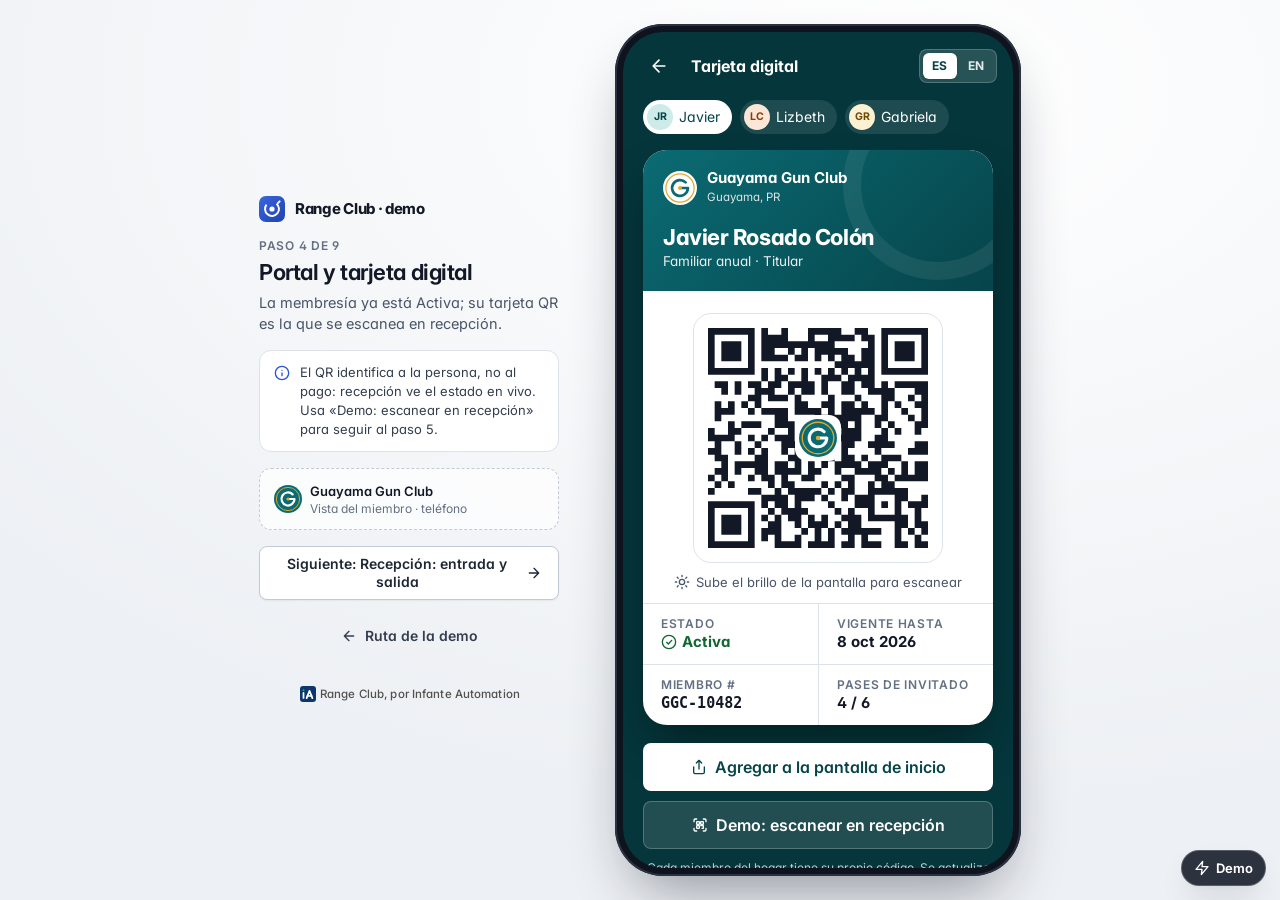
==== commit e4636599: "Demo update: prefilled forms, visit log, license rules, guests, Infante Automation branding" ====
--- a/card.html
+++ b/card.html
@@ -1,6 +1,7 @@
 <!doctype html>
 <html lang="es" data-tenant="guayama">
-<head><meta name="robots" content="noindex, nofollow">
+<head>
+<meta name="robots" content="noindex, nofollow">
 <meta charset="utf-8">
 <meta name="viewport" content="width=device-width, initial-scale=1">
 <title>Tarjeta digital · Range Club</title>
--- a/css/proto.css
+++ b/css/proto.css
@@ -361,3 +361,163 @@
 .live-sum { display: flex; flex-wrap: wrap; gap: 6px; justify-content: flex-end; }
 .live-sum .chip { display: inline-flex; align-items: center; gap: 5px; height: 24px; padding: 0 9px; border-radius: 999px; background: var(--n-50); border: 1px solid var(--n-200); font-size: 12px; font-weight: 600; color: var(--n-700); }
 @media (max-width: 480px) { .start-proto-tag { display: none; } }
+
+/* ---------- prefilled, editable payment fields + one-tap signature */
+.pf { display: flex; flex-direction: column; gap: 4px; min-width: 0; flex: 1; }
+.pf-l { font-size: 12px; font-weight: 600; color: var(--n-600); }
+.pf-row { display: grid; grid-template-columns: 1.2fr 0.8fr 1fr; gap: 10px; }
+.pf-row .input { min-width: 0; }
+.sig-tap { position: absolute; left: 50%; top: 50%; transform: translate(-50%, -58%); z-index: 3; display: inline-flex; align-items: center; gap: 10px; padding: 10px 18px; border-radius: 999px; border: 0; background: var(--primary); color: #fff; font: inherit; font-weight: 650; font-size: 15px; cursor: pointer; box-shadow: 0 6px 18px rgba(18,24,38,.18); white-space: nowrap; }
+.sig-tap span { display: flex; flex-direction: column; align-items: flex-start; line-height: 18px; }
+.sig-tap small { font-weight: 500; font-size: 11.5px; opacity: .85; }
+.sig-tap .i { width: 18px; height: 18px; }
+.sig-tap:focus-visible { outline: 3px solid var(--rc-200, #bcd); outline-offset: 2px; }
+.demo-link { background: none; border: 0; padding: 0; font: inherit; font-size: 12.5px; font-weight: 600; color: var(--primary); text-decoration: underline; text-underline-offset: 2px; cursor: pointer; align-self: flex-start; display: inline-flex; gap: 5px; align-items: center; }
+.demo-link .i { width: 13px; height: 13px; }
+.prefill-note { display: flex; gap: 8px; align-items: center; font-size: 12.5px; color: var(--n-600); }
+.prefill-note .i { width: 15px; height: 15px; color: var(--ok-600); flex: none; }
+.input-wrap > .q-clear { position: absolute; right: 8px; width: 28px; height: 28px; border-radius: 999px; border: 0; background: var(--n-100); color: var(--n-600); display: inline-flex; align-items: center; justify-content: center; cursor: pointer; }
+.input-wrap > .q-clear[hidden] { display: none; }
+.input-wrap > .q-clear .i { width: 14px; height: 14px; }
+.desk .lookup .input-wrap > .input { padding-right: 42px; }
+.edit-grid { display: grid; grid-template-columns: 1fr 1fr; gap: 12px; }
+.edit-grid .full { grid-column: 1 / -1; }
+@media (max-width: 520px) { .edit-grid { grid-template-columns: 1fr; } }
+.sl-hint { margin: 10px 0 0; font-size: 13.5px; line-height: 20px; color: var(--n-700); }
+
+/* ---------- check-in / check-out + visit log + licenses + settings */
+.checks.checks-6 { grid-template-columns: repeat(6, minmax(0, 1fr)); }
+@media (max-width: 1360px) { .checks.checks-6 { grid-template-columns: repeat(3, minmax(0, 1fr)); } }
+@media (max-width: 560px) { .checks.checks-6 { grid-template-columns: repeat(2, minmax(0, 1fr)); } }
+.info-strip { grid-template-columns: 1.6fr 1fr 1.05fr .9fr; }
+@media (max-width: 1100px) { .info-strip { grid-template-columns: 1fr 1fr; } .info-strip > div:nth-child(3) { border-left: 0; } .info-strip > div:nth-child(n+3) { border-top: 1px solid var(--border); } }
+@media (max-width: 560px) { .info-strip { grid-template-columns: 1fr; } .info-strip > div + div { border-left: 0; border-top: 1px solid var(--border); } }
+.status-hero.is-out { background: var(--tenant-700, #1d4e5a); }
+.status-hero .grow { min-width: 0; }
+.sh-dur { display: flex; flex-direction: column; align-items: flex-end; text-align: right; flex: none; }
+.sh-dur span { font-size: 12px; text-transform: uppercase; letter-spacing: .06em; opacity: .85; font-weight: 600; }
+.sh-dur strong { font-size: 24px; line-height: 30px; font-weight: 750; white-space: nowrap; }
+@media (max-width: 560px) { .status-hero { flex-wrap: wrap; } .sh-dur { align-items: flex-start; text-align: left; width: 100%; padding-left: 72px; } }
+.lane-pick { display: flex; flex-direction: column; gap: 2px; }
+.lane-pick .input { height: 40px; min-width: 140px; }
+.linklike { background: none; border: 0; padding: 0; font: inherit; color: var(--primary); text-decoration: underline; cursor: pointer; font-weight: 600; }
+.help.is-warn { display: flex; gap: 5px; align-items: flex-start; font-weight: 600; color: var(--warn-700); }
+.help.is-warn .i { width: 14px; height: 14px; flex: none; margin-top: 1px; }
+.demo-btn-sm { width: auto; padding: 7px 12px; gap: 8px; font-size: 13px; }
+.demo-btn-sm small { font-size: 11px; }
+.close-banner { display: flex; align-items: center; gap: 14px; padding: 14px 16px; border-radius: var(--r-lg, 14px); border: 1.5px solid var(--bad-600); background: #FFF4F2; color: var(--n-900); margin-bottom: 20px; flex-wrap: wrap; }
+.close-banner > .i { width: 22px; height: 22px; color: var(--bad-600); flex: none; }
+.close-banner .grow { min-width: 220px; }
+.onsite .card-header { align-items: center; }
+.os-count { font-size: 34px; font-weight: 750; line-height: 38px; color: var(--ok-700); }
+.os-list { list-style: none; margin: 0; padding: 4px 0; }
+.os-row { display: flex; align-items: center; gap: 12px; padding: 10px 20px; border-top: 1px solid var(--border); }
+.os-row:first-child { border-top: 0; }
+.os-row .nm { font-weight: 600; display: block; }
+.os-el { display: flex; flex-direction: column; align-items: flex-end; text-align: right; flex: none; }
+.os-el strong { font-size: 14px; white-space: nowrap; }
+.lic-band { display: flex; align-items: center; gap: 12px; width: 100%; padding: 12px 14px; border: 1px solid var(--border); border-radius: 12px; background: #fff; font: inherit; text-align: left; cursor: pointer; }
+.lic-band:hover { background: var(--n-25); }
+.lic-band strong { font-size: 24px; line-height: 28px; font-weight: 750; min-width: 44px; text-align: right; }
+.lic-track { height: 6px; border-radius: 999px; background: var(--n-100); margin-top: 8px; overflow: hidden; }
+.lic-track i { display: block; height: 100%; border-radius: 999px; background: var(--n-400); }
+.lic-band.b30 .lic-track i { background: var(--warn-600); } .lic-band.b30 strong { color: var(--warn-700); }
+.lic-band.bx .lic-track i { background: var(--bad-600); } .lic-band.bx strong { color: var(--bad-700, #A3211B); }
+.vl-date { display: flex; flex-direction: column; gap: 2px; }
+.vl-date .input { height: 40px; }
+.vl-stats { display: grid; grid-template-columns: repeat(4, minmax(0, 1fr)); border-top: 1px solid var(--border); border-bottom: 1px solid var(--border); }
+.vl-stats > div { padding: 12px 20px; display: flex; flex-direction: column; gap: 2px; }
+.vl-stats > div + div { border-left: 1px solid var(--border); }
+.vl-stats strong { font-size: 22px; line-height: 28px; }
+@media (max-width: 760px) { .vl-stats { grid-template-columns: 1fr 1fr; } .vl-stats > div:nth-child(3) { border-left: 0; } .vl-stats > div:nth-child(n+3) { border-top: 1px solid var(--border); } }
+.vtable tr.is-forced td { background: #FFF6F5; }
+.card-header.wrap { flex-wrap: wrap; }
+.sms-meter { display: flex; align-items: center; gap: 5px; justify-content: flex-end; font-size: 11.5px; font-weight: 650; margin-top: 6px; padding: 0 4px; }
+.sms-meter.is-ok { color: var(--ok-700); } .sms-meter.is-warn { color: var(--warn-700); }
+.sms-meter .i { width: 12px; height: 12px; }
+.set-grid { display: grid; grid-template-columns: minmax(0, 1fr) minmax(0, 1fr); gap: 20px; align-items: start; }
+@media (max-width: 1100px) { .set-grid { grid-template-columns: minmax(0, 1fr); } }
+.set-row { display: flex; align-items: center; gap: 16px; flex-wrap: wrap; }
+.seg.seg-lg button { height: 38px; min-width: 120px; font-size: 14px; display: inline-flex; align-items: center; justify-content: center; gap: 6px; }
+.sched { list-style: none; margin: 10px 0 0; padding: 0; display: flex; flex-direction: column; gap: 6px; }
+.sched li { display: grid; grid-template-columns: 54px 1fr auto; gap: 10px; align-items: center; padding: 8px 10px; border: 1px solid var(--border); border-radius: 10px; }
+.sched-d { font-weight: 750; font-size: 18px; text-align: center; }
+.k-actions { grid-template-columns: repeat(3, 1fr); max-width: 900px; }
+@media (max-width: 1100px) { .k-actions { grid-template-columns: 1fr 1fr; } }
+@media (max-width: 600px) { .k-actions { grid-template-columns: 1fr; } }
+.vtable th, .vtable td { padding-left: 10px; padding-right: 10px; }
+.vtable th:first-child, .vtable td:first-child { padding-left: 16px; }
+.vtable .badge { font-size: 11px; }
+
+/* ---------- Legal update: licenses, timeline, channels, caliber */
+.tgl { display: inline-flex; align-items: center; gap: 8px; border: 0; background: none; padding: 4px 0; font: inherit; cursor: pointer; text-align: left; color: var(--n-800); }
+.tgl-k { position: relative; width: 42px; height: 24px; border-radius: 999px; background: var(--n-300, #c9ced6); flex: none; transition: background .15s; }
+.tgl-k::after { content: ""; position: absolute; top: 3px; left: 3px; width: 18px; height: 18px; border-radius: 50%; background: #fff; box-shadow: 0 1px 2px rgba(0,0,0,.25); transition: transform .15s; }
+.tgl[aria-checked="true"] .tgl-k { background: var(--ok-600); }
+.tgl[aria-checked="true"] .tgl-k::after { transform: translateX(18px); }
+.tgl-t { font-size: 13px; font-weight: 600; }
+.ch-row { gap: 12px; flex-wrap: nowrap; }
+.ch-ic { width: 34px; height: 34px; border-radius: 10px; background: var(--n-100); color: var(--n-700); display: grid; place-items: center; flex: none; }
+.ch-row .tgl-t { min-width: 56px; }
+.lic-sum { display: flex; align-items: center; gap: 22px; flex-wrap: wrap; padding: 12px 14px; border: 1px solid var(--border); border-radius: 12px; background: var(--n-25, #fafbfc); }
+.ro-input { display: flex; align-items: center; background: var(--n-50, #f4f5f7); color: var(--n-700); }
+/* reminder timeline */
+.ltl { list-style: none; margin: 0; padding: 0 0 0 4px; position: relative; }
+.ltl::before { content: ""; position: absolute; left: 10px; top: 10px; bottom: 10px; width: 2px; background: var(--n-200); }
+.ltl-i { position: relative; display: grid; grid-template-columns: 14px minmax(0, 1fr) auto; gap: 10px; align-items: center; padding: 5px 0; }
+.ltl-dot { width: 14px; height: 14px; border-radius: 50%; background: #fff; border: 2px solid var(--n-300, #c9ced6); position: relative; z-index: 1; }
+.ltl-l { min-width: 0; font-size: 13px; line-height: 17px; }
+.ltl-l strong { font-weight: 650; }
+.ltl-date { display: block; }
+.ltl-s { font-size: 11px; font-weight: 700; padding: 2px 8px; border-radius: 999px; background: var(--n-100); color: var(--n-600); white-space: nowrap; }
+.ltl-i.is-sent .ltl-dot { background: var(--ok-600); border-color: var(--ok-600); }
+.ltl-i.is-sent .ltl-s { background: var(--ok-50); color: var(--ok-700); }
+.ltl-i.is-today .ltl-dot { background: var(--warn-600); border-color: var(--warn-600); box-shadow: 0 0 0 4px var(--warn-50); }
+.ltl-i.is-today .ltl-s { background: var(--warn-50); color: var(--warn-700); }
+.ltl-i.is-paused .ltl-dot { border-style: dashed; }
+.ltl-i.is-paused .ltl-s { background: var(--n-100); color: var(--n-700); }
+.ltl-i.is-paused .ltl-l, .ltl-i.is-off .ltl-l { opacity: .6; }
+.ltl-i.is-e .ltl-l strong { color: var(--bad-700, #A3211B); }
+.ltl.is-compact .ltl-i { padding: 3px 0; }
+.ltl.is-compact { columns: 2; column-gap: 24px; }
+.ltl.is-compact::before { display: none; }
+.ltl.is-compact .ltl-i { break-inside: avoid; }
+@media (max-width: 640px) { .ltl.is-compact { columns: 1; } }
+/* kiosk caliber chips */
+.k-cal { display: flex; flex-direction: column; align-items: center; gap: 8px; width: 100%; }
+.chip-btn { border: 1.5px solid var(--border); background: #fff; color: var(--n-800); border-radius: 999px; padding: 8px 16px; font: inherit; font-weight: 650; font-size: 15px; cursor: pointer; min-height: 40px; }
+.chip-btn.is-on { border-color: var(--tenant-600); background: var(--tenant-50); color: var(--tenant-800); }
+/* push / in-app previews */
+.push-card { background: rgba(255,255,255,.92); border: 1px solid var(--border); border-radius: 14px; padding: 10px 12px; box-shadow: var(--sh-sm); }
+.push-pv .phone-body { background: linear-gradient(160deg, var(--tenant-700, #1d4e5a), var(--tenant-900, #0d2a31)); }
+.vtable th.vt-audit, .vtable td.vt-audit { background: var(--n-25, #fafbfc); border-left: 1px dashed var(--border); min-width: 170px; }
+.vtable td.vt-audit .badge { margin-top: 4px; }
+.callout.bad { background: var(--bad-50); border-color: var(--bad-200); color: #6B140F; } .callout.bad .i { color: var(--bad-600); }
+.set-row[data-lic-rule] { flex-wrap: nowrap; align-items: flex-start; } .set-row[data-lic-rule] .badge { flex: none; }
+.vtable td.vt-audit { white-space: normal; max-width: 220px; min-width: 180px; }
+.vtable td.vt-audit .badge { white-space: normal; height: auto; line-height: 15px; padding-top: 3px; padding-bottom: 3px; align-items: flex-start; }
+.vtable td.vt-audit .xs { word-break: normal; }
+
+/* ---------- Endorsement: "Range Club, por Infante Automation" (Infante Automation brand sheet rules) ----------
+   The iA badge is an <img> (no fill overrides, no filters), square box = fixed aspect ratio; badge variant at every size (<24px rule);
+   clear space = teal-dot height (≈12.5% of mark size) set inline as margin. Text in IA slate #52514E (muted). */
+.endorse { display: inline-flex; align-items: center; gap: 2px; color: #52514E; font-size: 11.5px; line-height: 16px; font-weight: 500; letter-spacing: .01em; white-space: nowrap; }
+.endorse .ia-mark { flex: none; display: block; object-fit: contain; aspect-ratio: 1 / 1; filter: none; }
+.endorse--lg { font-size: 13px; }
+.endorse--chip { background: #fff; border-radius: 999px; padding: 0 10px 0 4px; }
+.endorse-row { margin-top: 6px; display: flex; justify-content: center; }
+.app-foot { display: flex; justify-content: center; padding: 28px 0 8px; border-top: 1px solid var(--n-150, #e7e9ee); margin-top: 32px; }
+.desk-foot { display: flex; justify-content: center; padding: 2px 16px 6px; }
+.g-endorse { margin-top: auto; padding-top: 12px; display: flex; justify-content: center; }
+.start-foot { display: flex; flex-wrap: wrap; align-items: center; justify-content: center; gap: 4px 14px; padding: 20px 16px 32px; border-top: 1px solid var(--n-200, #e2e5ea); margin-top: 24px; }
+.start-top .endorse--hdr { margin-left: 4px; }
+@media (max-width: 720px) { .start-top .endorse--hdr { display: none; } }
+.k-foot .endorse--chip { opacity: .95; }
+
+/* ---------- Guests: shooting vs non-shooting ---------- */
+.badge--guestns { background: var(--n-100); color: var(--n-700); border-color: var(--n-300); }
+.badge--guests { background: var(--tenant-50); color: var(--tenant-700); border-color: var(--tenant-100); }
+.g-onsite { border: 1px solid var(--n-200); border-radius: 12px; padding: 10px 12px; display: grid; gap: 8px; }
+.g-row { display: flex; align-items: center; gap: 10px; flex-wrap: wrap; }
+.os-g { display: flex; align-items: center; gap: 6px; min-width: 0; margin: 2px 0; }
+.os-g .badge { font-size: 11px; padding: 1px 6px; }
